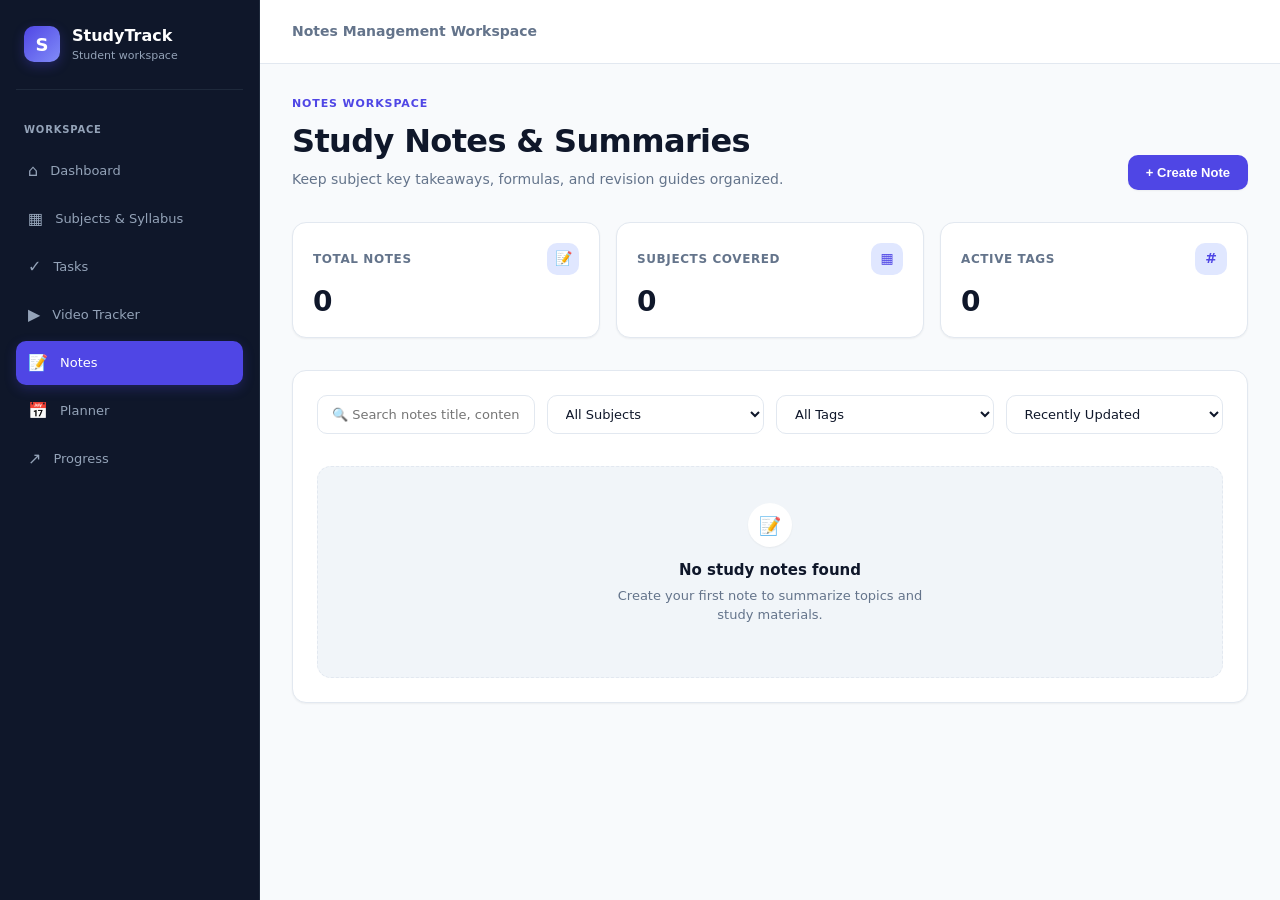
==== notes.htm @ bc737a83 "student dashboard" ====
<!DOCTYPE html>
<html lang="en">
<head>
    <meta charset="UTF-8">
    <meta name="viewport" content="width=device-width, initial-scale=1.0">
    <title>StudyTrack — Study Notes</title>
    <link rel="stylesheet" href="css/style.css">
</head>
<body>
    <div class="app">
        <!-- Sidebar Navigation -->
        <aside class="sidebar">
            <div>
                <div class="brand">
                    <div class="brand-mark">S</div>
                    <div><strong>StudyTrack</strong><span>Student workspace</span></div>
                </div>
                <nav class="navigation">
                    <p class="nav-label">WORKSPACE</p>
                    <a href="index.htm" class="nav-item"><span>⌂</span> Dashboard</a>
                    <a href="index.htm#subjects" class="nav-item"><span>▦</span> Subjects & Syllabus</a>
                    <a href="index.htm#tasks" class="nav-item"><span>✓</span> Tasks</a>
                    <a href="videos.htm" class="nav-item"><span>▶</span> Video Tracker</a>
                    <a href="notes.htm" class="nav-item active"><span>📝</span> Notes</a>
                    <a href="planner.htm" class="nav-item"><span>📅</span> Planner</a>
                    <a href="progress.htm" class="nav-item"><span>↗</span> Progress</a>
                </nav>
            </div>
        </aside>

        <main class="main">
            <header class="topbar">
                <button class="mobile-menu" id="mobileMenu">☰</button>
                <div class="topbar-title">Notes Management Workspace</div>
            </header>

            <div class="content">
                <section class="hero">
                    <div>
                        <span class="eyebrow">NOTES WORKSPACE</span>
                        <h1>Study Notes & Summaries</h1>
                        <p>Keep subject key takeaways, formulas, and revision guides organized.</p>
                    </div>
                    <button class="primary-button" onclick="openAddNoteModal()">+ Create Note</button>
                </section>

                <!-- Stats Grid -->
                <section class="stats-grid">
                    <div class="stat-card">
                        <div class="stat-card-top"><span class="stat-card-title">Total Notes</span><div class="stat-icon">📝</div></div>
                        <div class="stat-value" id="nStatsTotal">0</div>
                    </div>
                    <div class="stat-card">
                        <div class="stat-card-top"><span class="stat-card-title">Subjects Covered</span><div class="stat-icon">▦</div></div>
                        <div class="stat-value" id="nStatsSubjects">0</div>
                    </div>
                    <div class="stat-card">
                        <div class="stat-card-top"><span class="stat-card-title">Active Tags</span><div class="stat-icon">#</div></div>
                        <div class="stat-value" id="nStatsTags">0</div>
                    </div>
                </section>

                <!-- Filters -->
                <section class="panel">
                    <div class="task-controls">
                        <input type="text" id="notesSearchInput" class="input" placeholder="🔍 Search notes title, content, or tag..." oninput="filterAndSearchNotes()" />
                        <select id="notesFilterSubject" class="select" onchange="filterAndSearchNotes()"></select>
                        <select id="notesFilterTag" class="select" onchange="filterAndSearchNotes()"></select>
                        <select id="notesSortSelect" class="select" onchange="filterAndSearchNotes()">
                            <option value="updated">Recently Updated</option>
                            <option value="created">Recently Created</option>
                            <option value="oldest">Oldest First</option>
                            <option value="az">A - Z Title</option>
                        </select>
                    </div>

                    <!-- Notes Grid -->
                    <div id="notesGridContainer" class="notes-grid-container"></div>
                    <div id="notesEmptyState" class="empty-state" style="display:none;">
                        <div class="empty-icon">📝</div>
                        <strong>No study notes found</strong>
                        <p>Create your first note to summarize topics and study materials.</p>
                    </div>
                </section>
            </div>
        </main>
    </div>

    <!-- Create/Edit Modal -->
    <div id="noteModal" class="modal-overlay" style="display:none;" onclick="handleNoteModalOverlayClick(event)">
        <div class="modal-card">
            <div class="modal-header">
                <h3 id="note-modal-title">Create Study Note</h3>
                <button class="delete-button" onclick="closeNoteModal()">×</button>
            </div>
            <form id="noteForm" onsubmit="handleSaveNote(event)">
                <div class="modal-body">
                    <input type="hidden" id="noteIdInput">
                    <div class="form-group">
                        <label>Title *</label>
                        <input type="text" id="noteTitleInput" class="input" required placeholder="e.g. Java Collection Framework Summary">
                    </div>
                    <div class="form-group">
                        <label>Subject *</label>
                        <select id="noteSubjectInput" class="select" required></select>
                    </div>
                    <div class="form-group">
                        <label>Tags (Comma separated)</label>
                        <input type="text" id="noteTagsInput" class="input" placeholder="e.g. revision, exam, formulas">
                    </div>
                    <div class="form-group">
                        <label>Content *</label>
                        <textarea id="noteContentInput" class="textarea" rows="6" required placeholder="Type notes content here..."></textarea>
                    </div>
                </div>
                <div class="modal-footer">
                    <button type="button" class="secondary-button" onclick="closeNoteModal()">Cancel</button>
                    <button type="submit" id="noteSaveBtn" class="primary-button">Save Note</button>
                </div>
            </form>
        </div>
    </div>

    <!-- View Reader Modal -->
    <div id="viewNoteModal" class="modal-overlay" style="display:none;" onclick="handleViewNoteModalOverlayClick(event)">
        <div class="modal-card">
            <div class="modal-header">
                <h3 id="view-note-modal-title">Note View</h3>
                <button class="delete-button" onclick="closeViewNoteModal()">×</button>
            </div>
            <div class="modal-body">
                <div style="display:flex; gap:10px; align-items:center;">
                    <span id="viewNoteSubject" class="note-card-subject">Subject</span>
                    <small id="viewNoteCreated" class="note-card-date"></small>
                    <small id="viewNoteUpdated" class="note-card-date"></small>
                </div>
                <div id="viewNoteTagsContainer" class="note-card-tags"></div>
                <p id="viewNoteContent" style="white-space: pre-wrap; color: var(--text-main); font-size: 14px; line-height: 1.6;"></p>
            </div>
            <div class="modal-footer">
                <button id="viewNoteEditBtn" class="primary-button">Edit Note</button>
            </div>
        </div>
    </div>

    <script src="js/notes.js"></script>
</body>
</html>
---- css/style.css ----
/* =========================================================
   STUDYTRACK — MODERN SAAS DESIGN SYSTEM & STYLESHEET
   Supports Dashboard, Subjects, Tasks, Syllabus & Progress Pages
   ========================================================= */

:root {
    /* Color Palette */
    --primary: #4f46e5;
    --primary-hover: #4338ca;
    --primary-soft: #e0e7ff;
    --primary-light: #f5f3ff;
    
    --success: #10b981;
    --success-hover: #059669;
    --success-soft: #d1fae5;
    
    --warning: #f59e0b;
    --warning-soft: #fef3c7;
    
    --danger: #ef4444;
    --danger-soft: #fee2e2;
    
    --bg-app: #f8fafc;
    --surface: #ffffff;
    --surface-subtle: #f1f5f9;
    --surface-hover: #f8fafc;
    
    --sidebar-bg: #0f172a;
    --sidebar-text: #94a3b8;
    --sidebar-text-active: #ffffff;
    --sidebar-item-hover: #1e293b;
    --sidebar-border: #1e293b;
    
    --text-main: #0f172a;
    --text-muted: #64748b;
    --text-subtle: #94a3b8;
    
    --border: #e2e8f0;
    --border-light: #f1f5f9;
    
    /* Radius */
    --radius-sm: 6px;
    --radius-md: 10px;
    --radius-lg: 14px;
    --radius-xl: 20px;
    
    /* Shadows */
    --shadow-sm: 0 1px 2px 0 rgba(0, 0, 0, 0.05);
    --shadow-md: 0 4px 6px -1px rgba(0, 0, 0, 0.05), 0 2px 4px -1px rgba(0, 0, 0, 0.03);
    --shadow-lg: 0 10px 15px -3px rgba(0, 0, 0, 0.06), 0 4px 6px -2px rgba(0, 0, 0, 0.04);
    
    /* Transitions */
    --transition-fast: 150ms ease;
    --transition-base: 200ms ease;
}

/* Reset & Base Styles */
*, *::before, *::after {
    box-sizing: border-box;
    margin: 0;
    padding: 0;
}

body {
    font-family: 'Inter', system-ui, -apple-system, BlinkMacSystemFont, 'Segoe UI', Roboto, Oxygen, Ubuntu, Cantarell, sans-serif;
    background-color: var(--bg-app);
    color: var(--text-main);
    line-height: 1.5;
    -webkit-font-smoothing: antialiased;
    overflow-x: hidden;
}

/* App Layout */
.app {
    display: flex;
    min-height: 100vh;
    width: 100%;
}

/* Sidebar */
.sidebar {
    width: 260px;
    background-color: var(--sidebar-bg);
    color: var(--sidebar-text);
    display: flex;
    flex-direction: column;
    justify-content: space-between;
    padding: 24px 16px;
    position: fixed;
    top: 0;
    bottom: 0;
    left: 0;
    z-index: 100;
    transition: transform var(--transition-base);
    border-right: 1px solid var(--sidebar-border);
}

.brand {
    display: flex;
    align-items: center;
    gap: 12px;
    padding: 0 8px 24px 8px;
    border-bottom: 1px solid var(--sidebar-border);
}

.brand-mark {
    width: 36px;
    height: 36px;
    background: linear-gradient(135deg, var(--primary), #818cf8);
    color: white;
    font-weight: 700;
    font-size: 18px;
    border-radius: var(--radius-md);
    display: grid;
    place-items: center;
    box-shadow: 0 4px 12px rgba(79, 70, 229, 0.3);
}

.brand strong {
    color: white;
    font-size: 16px;
    font-weight: 600;
    display: block;
}

.brand span {
    font-size: 11px;
    color: var(--text-subtle);
    display: block;
}

.navigation {
    display: flex;
    flex-direction: column;
    gap: 4px;
    margin-top: 24px;
    flex: 1;
}

.nav-label {
    font-size: 10px;
    font-weight: 700;
    letter-spacing: 0.08em;
    color: var(--text-subtle);
    padding: 8px;
}

.nav-item {
    display: flex;
    align-items: center;
    gap: 12px;
    padding: 10px 12px;
    color: var(--sidebar-text);
    text-decoration: none;
    font-size: 13px;
    font-weight: 500;
    border-radius: var(--radius-md);
    transition: all var(--transition-fast);
}

.nav-item span {
    font-size: 16px;
}

.nav-item:hover {
    background-color: var(--sidebar-item-hover);
    color: var(--sidebar-text-active);
}

.nav-item.active {
    background-color: var(--primary);
    color: white;
    box-shadow: 0 4px 12px rgba(79, 70, 229, 0.25);
}

.sidebar-bottom {
    display: flex;
    flex-direction: column;
    gap: 16px;
}

.semester-card {
    background: rgba(255, 255, 255, 0.03);
    border: 1px solid var(--sidebar-border);
    padding: 14px;
    border-radius: var(--radius-md);
}

.semester-card span {
    font-size: 9px;
    font-weight: 700;
    color: var(--primary-soft);
    letter-spacing: 0.06em;
    display: block;
}

.semester-card strong {
    color: white;
    font-size: 13px;
    display: block;
    margin: 4px 0;
}

.semester-card small {
    font-size: 11px;
    color: var(--text-subtle);
    display: block;
}

.sidebar-footer {
    display: flex;
    align-items: center;
    gap: 8px;
    font-size: 11px;
    color: var(--text-subtle);
    padding: 0 8px;
}

.status-dot {
    width: 7px;
    height: 7px;
    background-color: var(--success);
    border-radius: 50%;
    box-shadow: 0 0 8px var(--success);
}

/* Main Area */
.main {
    flex: 1;
    margin-left: 260px;
    display: flex;
    flex-direction: column;
    min-width: 0;
}

.topbar {
    height: 64px;
    background-color: var(--surface);
    border-bottom: 1px solid var(--border);
    display: flex;
    align-items: center;
    justify-content: space-between;
    padding: 0 32px;
    position: sticky;
    top: 0;
    z-index: 90;
}

.mobile-menu {
    display: none;
    background: none;
    border: none;
    font-size: 20px;
    color: var(--text-main);
    cursor: pointer;
    padding: 6px;
}

.topbar-title {
    font-size: 14px;
    font-weight: 600;
    color: var(--text-muted);
}

.profile-button {
    display: flex;
    align-items: center;
    gap: 10px;
    background: none;
    border: 1px solid var(--border);
    padding: 6px 12px 6px 6px;
    border-radius: 20px;
    cursor: pointer;
    transition: background-color var(--transition-fast);
}

.profile-button:hover {
    background-color: var(--surface-subtle);
}

.avatar {
    width: 28px;
    height: 28px;
    background-color: var(--primary);
    color: white;
    font-weight: 600;
    font-size: 12px;
    border-radius: 50%;
    display: grid;
    place-items: center;
}

.profile-name {
    font-size: 13px;
    font-weight: 500;
    color: var(--text-main);
}

.content {
    padding: 32px;
    max-width: 1200px;
    width: 100%;
    margin: 0 auto;
    display: flex;
    flex-direction: column;
    gap: 32px;
}

/* Hero Section */
.hero {
    display: flex;
    justify-content: space-between;
    align-items: flex-end;
    gap: 20px;
}

.eyebrow {
    font-size: 11px;
    font-weight: 700;
    color: var(--primary);
    letter-spacing: 0.08em;
    display: block;
    margin-bottom: 4px;
}

.hero h1 {
    font-size: clamp(24px, 3vw, 32px);
    font-weight: 700;
    letter-spacing: -0.02em;
    color: var(--text-main);
}

.hero p {
    color: var(--text-muted);
    font-size: 14px;
    margin-top: 4px;
}

.hero-actions {
    display: flex;
    gap: 12px;
}

/* Buttons */
.primary-button {
    background-color: var(--primary);
    color: white;
    border: none;
    padding: 10px 18px;
    border-radius: var(--radius-md);
    font-size: 13px;
    font-weight: 600;
    cursor: pointer;
    display: inline-flex;
    align-items: center;
    gap: 8px;
    transition: background-color var(--transition-fast), transform var(--transition-fast);
    box-shadow: var(--shadow-sm);
    text-decoration: none;
}

.primary-button:hover {
    background-color: var(--primary-hover);
}

.secondary-button {
    background-color: var(--surface);
    color: var(--text-main);
    border: 1px solid var(--border);
    padding: 10px 18px;
    border-radius: var(--radius-md);
    font-size: 13px;
    font-weight: 600;
    cursor: pointer;
    display: inline-flex;
    align-items: center;
    gap: 8px;
    transition: background-color var(--transition-fast), border-color var(--transition-fast);
    text-decoration: none;
}

.secondary-button:hover {
    background-color: var(--surface-subtle);
    border-color: var(--text-subtle);
}

/* Stats Overview */
.stats-grid {
    display: grid;
    grid-template-columns: repeat(auto-fit, minmax(220px, 1fr));
    gap: 16px;
}

.stat-card {
    background-color: var(--surface);
    border: 1px solid var(--border);
    border-radius: var(--radius-lg);
    padding: 20px;
    box-shadow: var(--shadow-sm);
    display: flex;
    flex-direction: column;
    justify-content: space-between;
}

.stat-card-top {
    display: flex;
    align-items: center;
    justify-content: space-between;
    margin-bottom: 12px;
}

.stat-card-title {
    font-size: 12px;
    font-weight: 600;
    color: var(--text-muted);
    text-transform: uppercase;
    letter-spacing: 0.05em;
}

.stat-icon {
    width: 32px;
    height: 32px;
    border-radius: var(--radius-md);
    background-color: var(--primary-soft);
    color: var(--primary);
    display: grid;
    place-items: center;
    font-size: 14px;
    font-weight: 700;
}

.stat-value {
    font-size: 28px;
    font-weight: 700;
    color: var(--text-main);
    letter-spacing: -0.03em;
    line-height: 1.1;
}

.stat-footer {
    margin-top: 12px;
    font-size: 12px;
    color: var(--text-muted);
}

/* Panel Component */
.panel {
    background-color: var(--surface);
    border: 1px solid var(--border);
    border-radius: var(--radius-lg);
    padding: 24px;
    box-shadow: var(--shadow-sm);
    display: flex;
    flex-direction: column;
    gap: 20px;
}

.panel-header {
    display: flex;
    justify-content: space-between;
    align-items: flex-start;
    gap: 16px;
}

.panel-header h2 {
    font-size: 18px;
    font-weight: 700;
    color: var(--text-main);
    letter-spacing: -0.01em;
}

.panel-header p {
    font-size: 13px;
    color: var(--text-muted);
    margin-top: 2px;
}

/* Form Styles */
.form-grid {
    display: grid;
    grid-template-columns: repeat(auto-fit, minmax(200px, 1fr));
    gap: 16px;
}

.form-group {
    display: flex;
    flex-direction: column;
    gap: 6px;
}

.form-group.full-width {
    grid-column: 1 / -1;
}

.form-group label {
    font-size: 12px;
    font-weight: 600;
    color: var(--text-main);
}

.input, .select, .textarea {
    width: 100%;
    padding: 10px 14px;
    border: 1px solid var(--border);
    border-radius: var(--radius-md);
    font-size: 13px;
    font-family: inherit;
    color: var(--text-main);
    background-color: var(--surface);
    outline: none;
    transition: border-color var(--transition-fast), box-shadow var(--transition-fast);
}

.input:focus, .select:focus, .textarea:focus {
    border-color: var(--primary);
    box-shadow: 0 0 0 3px var(--primary-soft);
}

.textarea {
    resize: vertical;
    min-height: 70px;
}

/* Subject Grid & Subject Cards with Syllabus */
.subject-grid {
    display: grid;
    grid-template-columns: repeat(auto-fill, minmax(320px, 1fr));
    gap: 20px;
}

.subject-card {
    background-color: var(--surface);
    border: 1px solid var(--border);
    border-radius: var(--radius-lg);
    padding: 20px;
    display: flex;
    flex-direction: column;
    gap: 16px;
    transition: transform var(--transition-fast), box-shadow var(--transition-fast), border-color var(--transition-fast);
}

.subject-card:hover {
    border-color: var(--primary-soft);
    box-shadow: var(--shadow-md);
}

.subject-card-top {
    display: flex;
    align-items: flex-start;
    justify-content: space-between;
}

.subject-icon {
    width: 40px;
    height: 40px;
    border-radius: var(--radius-md);
    background: linear-gradient(135deg, var(--primary-soft), #c7d2fe);
    color: var(--primary);
    font-weight: 700;
    font-size: 16px;
    display: grid;
    place-items: center;
}

.subject-card h3 {
    font-size: 16px;
    font-weight: 700;
    color: var(--text-main);
    margin-top: 4px;
}

.subject-card p {
    font-size: 13px;
    color: var(--text-muted);
    margin-top: 2px;
}

/* Subject Syllabus Section inside Subject Card */
.subject-syllabus {
    border-top: 1px solid var(--border-light);
    padding-top: 16px;
    display: flex;
    flex-direction: column;
    gap: 12px;
}

.syllabus-header {
    display: flex;
    justify-content: space-between;
    align-items: center;
}

.syllabus-title {
    font-size: 12px;
    font-weight: 700;
    text-transform: uppercase;
    letter-spacing: 0.05em;
    color: var(--text-muted);
}

.syllabus-percentage {
    font-size: 13px;
    font-weight: 700;
    color: var(--primary);
}

.progress-track {
    width: 100%;
    height: 8px;
    background-color: var(--surface-subtle);
    border-radius: 999px;
    overflow: hidden;
}

.progress-fill {
    height: 100%;
    background-color: var(--primary);
    border-radius: 999px;
    transition: width 300ms ease;
}

.progress-fill.success {
    background-color: var(--success);
}

/* Syllabus Topics List */
.syllabus-topic-list {
    list-style: none;
    display: flex;
    flex-direction: column;
    gap: 6px;
    margin-top: 4px;
    max-height: 220px;
    overflow-y: auto;
    padding-right: 4px;
}

.syllabus-topic-item {
    display: flex;
    align-items: center;
    justify-content: space-between;
    gap: 10px;
    padding: 8px 10px;
    background-color: var(--surface-subtle);
    border-radius: var(--radius-md);
    border: 1px solid transparent;
    transition: all var(--transition-fast);
}

.syllabus-topic-item:hover {
    background-color: var(--surface-hover);
    border-color: var(--border);
}

.syllabus-topic-item.completed {
    background-color: var(--surface);
    opacity: 0.75;
}

.topic-left {
    display: flex;
    align-items: center;
    gap: 10px;
    min-width: 0;
    flex: 1;
}

.topic-checkbox {
    width: 20px;
    height: 20px;
    border-radius: 6px;
    border: 1.5px solid var(--text-subtle);
    background: transparent;
    cursor: pointer;
    display: grid;
    place-items: center;
    font-size: 12px;
    font-weight: bold;
    color: white;
    flex-shrink: 0;
    transition: all var(--transition-fast);
}

.topic-checkbox.completed {
    background-color: var(--success);
    border-color: var(--success);
}

.topic-title {
    font-size: 13px;
    font-weight: 500;
    color: var(--text-main);
    white-space: nowrap;
    overflow: hidden;
    text-overflow: ellipsis;
    cursor: pointer;
}

.syllabus-topic-item.completed .topic-title {
    text-decoration: line-through;
    color: var(--text-muted);
}

.topic-actions {
    display: flex;
    align-items: center;
    gap: 4px;
    opacity: 0.8;
}

.syllabus-topic-item:hover .topic-actions {
    opacity: 1;
}

.topic-btn {
    background: none;
    border: none;
    color: var(--text-muted);
    font-size: 13px;
    cursor: pointer;
    padding: 2px 6px;
    border-radius: var(--radius-sm);
    transition: color var(--transition-fast), background-color var(--transition-fast);
}

.topic-btn:hover {
    color: var(--text-main);
    background-color: var(--border-light);
}

.topic-btn.delete:hover {
    color: var(--danger);
    background-color: var(--danger-soft);
}

/* Inline Add Topic Form */
.add-topic-form {
    display: flex;
    gap: 6px;
    margin-top: 4px;
}

.add-topic-input {
    flex: 1;
    padding: 7px 10px;
    font-size: 12px;
    border: 1px dashed var(--border);
    border-radius: var(--radius-md);
    outline: none;
    background: var(--surface);
    transition: border-color var(--transition-fast);
}

.add-topic-input:focus {
    border-style: solid;
    border-color: var(--primary);
}

.add-topic-btn {
    padding: 7px 12px;
    font-size: 12px;
    font-weight: 600;
    background-color: var(--primary-soft);
    color: var(--primary);
    border: none;
    border-radius: var(--radius-md);
    cursor: pointer;
    transition: background-color var(--transition-fast);
}

.add-topic-btn:hover {
    background-color: var(--primary);
    color: white;
}

/* Manage Subject Items List */
.subject-manage-list {
    display: flex;
    flex-direction: column;
    gap: 10px;
}

.manage-subject {
    display: flex;
    align-items: center;
    justify-content: space-between;
    padding: 12px 16px;
    background-color: var(--surface-subtle);
    border: 1px solid var(--border);
    border-radius: var(--radius-md);
}

.manage-subject-info strong {
    display: block;
    font-size: 14px;
    font-weight: 600;
}

.manage-subject-info span {
    font-size: 12px;
    color: var(--text-muted);
}

.delete-button {
    background: none;
    border: none;
    color: var(--text-muted);
    font-size: 18px;
    cursor: pointer;
    padding: 4px 8px;
    border-radius: var(--radius-sm);
    transition: color var(--transition-fast), background-color var(--transition-fast);
}

.delete-button:hover {
    color: var(--danger);
    background-color: var(--danger-soft);
}

/* Task Management */
.task-controls {
    display: flex;
    gap: 12px;
    margin-bottom: 12px;
    flex-wrap: wrap;
}

.task-controls .input, .task-controls .select {
    flex: 1;
    min-width: 160px;
}

.task-list {
    display: flex;
    flex-direction: column;
    gap: 10px;
}

.task-item {
    display: flex;
    align-items: center;
    gap: 14px;
    padding: 14px 16px;
    background-color: var(--surface);
    border: 1px solid var(--border);
    border-radius: var(--radius-md);
    transition: all var(--transition-fast);
}

.task-item:hover {
    box-shadow: var(--shadow-sm);
    border-color: var(--border-light);
}

.task-item.completed {
    background-color: var(--surface-subtle);
    opacity: 0.75;
}

.task-check {
    width: 22px;
    height: 22px;
    border-radius: 50%;
    border: 2px solid var(--text-subtle);
    background: none;
    cursor: pointer;
    display: grid;
    place-items: center;
    font-size: 12px;
    color: white;
    flex-shrink: 0;
    transition: all var(--transition-fast);
}

.task-check.completed {
    background-color: var(--success);
    border-color: var(--success);
}

.task-info {
    flex: 1;
    min-width: 0;
}

.task-title {
    font-size: 14px;
    font-weight: 600;
    color: var(--text-main);
}

.task-item.completed .task-title {
    text-decoration: line-through;
    color: var(--text-muted);
}

.task-meta {
    display: flex;
    align-items: center;
    gap: 8px;
    font-size: 12px;
    color: var(--text-muted);
    margin-top: 2px;
}

.task-actions {
    display: flex;
    align-items: center;
    gap: 12px;
}

/* Priority Badges */
.priority-badge {
    padding: 4px 8px;
    border-radius: var(--radius-sm);
    font-size: 11px;
    font-weight: 600;
    text-transform: uppercase;
    letter-spacing: 0.04em;
}

.priority-high {
    background-color: var(--danger-soft);
    color: var(--danger);
}

.priority-medium {
    background-color: var(--warning-soft);
    color: var(--warning);
}

.priority-low {
    background-color: var(--surface-subtle);
    color: var(--text-muted);
}

/* Empty States */
.empty-state {
    display: flex;
    flex-direction: column;
    align-items: center;
    justify-content: center;
    padding: 36px 20px;
    text-align: center;
    background-color: var(--surface-subtle);
    border: 1px dashed var(--border);
    border-radius: var(--radius-lg);
}

.empty-icon {
    width: 44px;
    height: 44px;
    border-radius: 50%;
    background-color: var(--surface);
    color: var(--text-muted);
    display: grid;
    place-items: center;
    font-size: 18px;
    margin-bottom: 12px;
    box-shadow: var(--shadow-sm);
}

.empty-state strong {
    font-size: 15px;
    font-weight: 600;
    color: var(--text-main);
}

.empty-state p {
    font-size: 13px;
    color: var(--text-muted);
    margin-top: 4px;
    margin-bottom: 16px;
    max-width: 320px;
}

/* Footer */
.footer {
    display: flex;
    justify-content: space-between;
    align-items: center;
    padding-top: 20px;
    border-top: 1px solid var(--border);
    color: var(--text-subtle);
    font-size: 12px;
}

/* Toast Notifications */
#toastContainer {
    position: fixed;
    bottom: 24px;
    right: 24px;
    z-index: 9999;
    display: flex;
    flex-direction: column;
    gap: 8px;
    pointer-events: none;
}

.toast {
    padding: 12px 18px;
    background-color: var(--sidebar-bg);
    color: white;
    font-size: 13px;
    font-weight: 500;
    border-radius: var(--radius-md);
    box-shadow: var(--shadow-lg);
    display: flex;
    align-items: center;
    gap: 10px;
    pointer-events: auto;
    animation: toastIn 200ms ease forwards;
}

.toast.error {
    background-color: #991b1b;
}

@keyframes toastIn {
    from { opacity: 0; transform: translateY(12px); }
    to { opacity: 1; transform: translateY(0); }
}

/* Mobile Responsiveness */
@media (max-width: 900px) {
    .sidebar {
        transform: translateX(-100%);
    }
    
    .sidebar.open {
        transform: translateX(0);
    }
    
    .main {
        margin-left: 0;
    }
    
    .mobile-menu {
        display: block;
    }
}

@media (max-width: 600px) {
    .content {
        padding: 20px 16px;
    }
    
    .hero {
        flex-direction: column;
        align-items: flex-start;
    }
    
    .stats-grid {
        grid-template-columns: 1fr;
    }
    
    .subject-grid {
        grid-template-columns: 1fr;
    }
}


/* =========================================================
   EXTENDED UI COMPONENTS: MODALS, NOTES, VIDEOS & PLANNER
   ========================================================= */

/* Modal Overlays */
.modal-overlay {
    position: fixed;
    top: 0;
    left: 0;
    right: 0;
    bottom: 0;
    background-color: rgba(15, 23, 42, 0.6);
    backdrop-filter: blur(4px);
    z-index: 1000;
    display: flex;
    align-items: center;
    justify-content: center;
    padding: 20px;
    animation: fadeIn 150ms ease forwards;
}

.modal-card {
    background-color: var(--surface);
    border: 1px solid var(--border);
    border-radius: var(--radius-lg);
    width: 100%;
    max-width: 560px;
    box-shadow: var(--shadow-lg);
    display: flex;
    flex-direction: column;
    overflow: hidden;
    animation: slideUp 200ms ease forwards;
}

.modal-header {
    padding: 20px 24px;
    border-bottom: 1px solid var(--border-light);
    display: flex;
    align-items: center;
    justify-content: space-between;
}

.modal-header h3 {
    font-size: 16px;
    font-weight: 700;
    color: var(--text-main);
}

.modal-body {
    padding: 24px;
    display: flex;
    flex-direction: column;
    gap: 16px;
    max-height: 75vh;
    overflow-y: auto;
}

.modal-footer {
    padding: 16px 24px;
    background-color: var(--surface-subtle);
    border-top: 1px solid var(--border-light);
    display: flex;
    justify-content: flex-end;
    gap: 12px;
}

/* Button Variants */
.btn-sm {
    padding: 6px 12px;
    font-size: 12px;
    font-weight: 600;
    border-radius: var(--radius-sm);
    border: 1px solid var(--border);
    background: var(--surface);
    color: var(--text-main);
    cursor: pointer;
    transition: all var(--transition-fast);
}

.btn-sm:hover { background-color: var(--surface-subtle); }
.btn-watch { background-color: var(--primary-soft); color: var(--primary); border-color: transparent; }
.btn-watch:hover { background-color: var(--primary); color: white; }
.btn-progress { background-color: var(--warning-soft); color: var(--warning); border-color: transparent; }
.btn-complete { background-color: var(--success-soft); color: var(--success); border-color: transparent; }
.btn-delete-vid { background-color: var(--danger-soft); color: var(--danger); border-color: transparent; }

/* Notes Grid & Cards */
.notes-grid-container, .video-grid-container {
    display: grid;
    grid-template-columns: repeat(auto-fill, minmax(300px, 1fr));
    gap: 20px;
}

.note-card {
    background: var(--surface);
    border: 1px solid var(--border);
    border-radius: var(--radius-lg);
    padding: 20px;
    display: flex;
    flex-direction: column;
    gap: 12px;
    transition: transform var(--transition-fast), box-shadow var(--transition-fast);
}

.note-card:hover {
    box-shadow: var(--shadow-md);
    border-color: var(--primary-soft);
}

.note-card-header {
    display: flex;
    justify-content: space-between;
    align-items: center;
}

.note-card-subject, .video-card-tag {
    font-size: 11px;
    font-weight: 700;
    text-transform: uppercase;
    color: var(--primary);
    background: var(--primary-soft);
    padding: 2px 8px;
    border-radius: var(--radius-sm);
}

.note-card-subject.unknown, .video-card-tag.unknown {
    color: var(--text-muted);
    background: var(--surface-subtle);
}

.note-card-date { font-size: 11px; color: var(--text-subtle); }
.note-card-title { font-size: 16px; font-weight: 700; color: var(--text-main); }
.note-card-preview { font-size: 13px; color: var(--text-muted); line-height: 1.5; flex: 1; }

.note-card-tags { display: flex; flex-wrap: wrap; gap: 6px; }
.note-tag { font-size: 11px; color: var(--text-muted); background: var(--surface-subtle); padding: 2px 6px; border-radius: 4px; }

.note-card-actions, .video-card-actions {
    display: flex;
    gap: 8px;
    margin-top: 8px;
    border-top: 1px solid var(--border-light);
    padding-top: 12px;
}

/* Video Learning Cards */
.video-card {
    background: var(--surface);
    border: 1px solid var(--border);
    border-radius: var(--radius-lg);
    overflow: hidden;
    display: flex;
    flex-direction: column;
}

.video-thumbnail-box {
    position: relative;
    width: 100%;
    aspect-ratio: 16/9;
    background: var(--sidebar-bg);
}

.video-thumbnail-box img {
    width: 100%;
    height: 100%;
    object-fit: cover;
}

.video-duration-badge {
    position: absolute;
    bottom: 8px;
    right: 8px;
    background: rgba(15, 23, 42, 0.8);
    color: white;
    font-size: 10px;
    font-weight: 600;
    padding: 2px 6px;
    border-radius: 4px;
}

.video-card-body {
    padding: 16px;
    display: flex;
    flex-direction: column;
    gap: 10px;
    flex: 1;
}

.video-card-title { font-size: 14px; font-weight: 700; color: var(--text-main); line-height: 1.3; }
.video-card-desc { font-size: 12px; color: var(--text-muted); line-clamp: 2; -webkit-line-clamp: 2; display: -webkit-box; -webkit-box-orient: vertical; overflow: hidden; }

.video-card-progress-wrapper { display: flex; flex-direction: column; gap: 4px; margin-top: auto; }
.video-card-progress-header { display: flex; justify-content: space-between; font-size: 11px; font-weight: 600; color: var(--text-muted); }

@keyframes fadeIn { from { opacity: 0; } to { opacity: 1; } }
@keyframes slideUp { from { opacity: 0; transform: translateY(12px); } to { opacity: 1; transform: translateY(0); } }

/* Pomodoro Floating Widget */
.pomodoro-widget {
    position: fixed;
    bottom: 24px;
    left: 24px;
    background: var(--surface);
    border: 1px solid var(--border);
    border-radius: var(--radius-lg);
    box-shadow: var(--shadow-lg);
    z-index: 900;
    padding: 14px;
    width: 200px;
    display: flex;
    flex-direction: column;
    gap: 10px;
}

.pomodoro-header {
    display: flex;
    justify-content: space-between;
    align-items: center;
    font-size: 12px;
}

.pomodoro-body {
    display: flex;
    flex-direction: column;
    align-items: center;
    gap: 10px;
}

.pomodoro-display {
    font-size: 28px;
    font-weight: 700;
    letter-spacing: -0.03em;
    color: var(--primary);
}

.pomodoro-controls, .pomodoro-modes {
    display: flex;
    gap: 4px;
}

/* Dark Theme Variables Override */
[data-theme="dark"] {
    --bg-app: #090d16;
    --surface: #111827;
    --surface-subtle: #1f2937;
    --surface-hover: #374151;
    
    --text-main: #f9fafb;
    --text-muted: #9ca3af;
    --text-subtle: #6b7280;
    
    --border: #1f2937;
    --border-light: #374151;
    
    --shadow-sm: 0 1px 2px 0 rgba(0, 0, 0, 0.4);
    --shadow-md: 0 4px 6px -1px rgba(0, 0, 0, 0.5);
    --shadow-lg: 0 10px 15px -3px rgba(0, 0, 0, 0.6);
}

/* =========================================================
   REDESIGNED FOCUS TIMER (POMODORO) WIDGET & TOPBAR PILL
   ========================================================= */

/* Topbar Header Timer Pill */
.topbar-timer-pill {
    display: inline-flex;
    align-items: center;
    gap: 8px;
    background-color: var(--surface-subtle);
    border: 1px solid var(--border);
    padding: 4px 12px;
    border-radius: 20px;
    font-size: 13px;
    font-weight: 600;
    cursor: pointer;
    transition: background-color var(--transition-fast);
}

.topbar-timer-pill:hover {
    background-color: var(--surface-hover);
    border-color: var(--primary-soft);
}

.topbar-timer-time {
    font-family: 'Inter', system-ui, monospace;
    font-size: 13px;
    font-weight: 700;
    color: var(--primary);
    font-variant-numeric: tabular-nums;
}

/* Floating Bottom-Right Timer Panel */
.pomodoro-widget {
    position: fixed;
    bottom: 24px;
    right: 24px; /* Repositioned to Bottom-Right */
    left: auto;
    width: 250px;
    background-color: var(--surface);
    border: 1px solid var(--border);
    border-radius: var(--radius-lg);
    box-shadow: var(--shadow-lg);
    z-index: 1000;
    padding: 16px;
    display: flex;
    flex-direction: column;
    gap: 12px;
    animation: slideUp 200ms ease forwards;
}

.pomodoro-header {
    display: flex;
    align-items: center;
    justify-content: space-between;
}

.pomodoro-badge {
    font-size: 10px;
    font-weight: 700;
    letter-spacing: 0.06em;
    text-transform: uppercase;
    padding: 2px 8px;
    border-radius: var(--radius-sm);
    background-color: var(--primary-soft);
    color: var(--primary);
}

.pomodoro-badge.break {
    background-color: var(--success-soft);
    color: var(--success);
}

.pomodoro-display-container {
    text-align: center;
    padding: 4px 0;
}

.pomodoro-display {
    font-size: 34px;
    font-weight: 700;
    letter-spacing: -0.03em;
    color: var(--text-main);
    font-variant-numeric: tabular-nums;
    line-height: 1;
}

.pomodoro-progress-bar {
    width: 100%;
    height: 4px;
    background-color: var(--surface-subtle);
    border-radius: 999px;
    overflow: hidden;
    margin-top: 10px;
}

.pomodoro-progress-fill {
    height: 100%;
    background-color: var(--primary);
    border-radius: 999px;
    transition: width 1s linear;
}

.pomodoro-controls {
    display: flex;
    gap: 6px;
    justify-content: center;
}

.pomodoro-modes {
    display: flex;
    justify-content: center;
    gap: 2px;
    background-color: var(--surface-subtle);
    padding: 3px;
    border-radius: var(--radius-md);
}

.pomodoro-mode-btn {
    flex: 1;
    background: none;
    border: none;
    font-size: 10px;
    font-weight: 600;
    color: var(--text-muted);
    padding: 4px 6px;
    border-radius: var(--radius-sm);
    cursor: pointer;
    transition: all var(--transition-fast);
}

.pomodoro-mode-btn.active {
    background-color: var(--surface);
    color: var(--text-main);
    box-shadow: var(--shadow-sm);
}
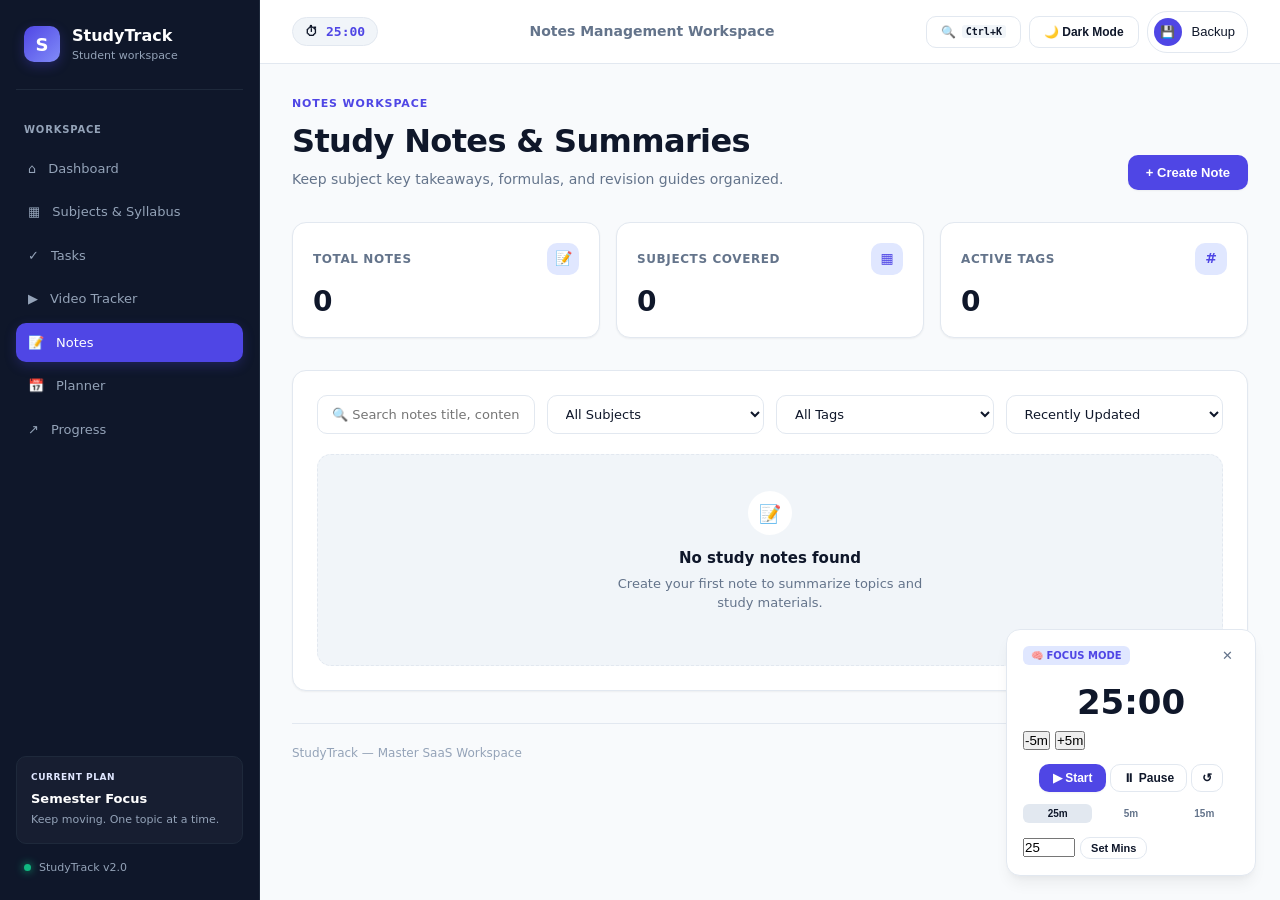
==== commit caf519b6: "all functions successfully checked" ====
--- a/notes.htm
+++ b/notes.htm
@@ -26,12 +26,39 @@
                     <a href="progress.htm" class="nav-item"><span>↗</span> Progress</a>
                 </nav>
             </div>
+            <div class="sidebar-bottom">
+                <div class="semester-card">
+                    <span>CURRENT PLAN</span>
+                    <strong>Semester Focus</strong>
+                    <small>Keep moving. One topic at a time.</small>
+                </div>
+                <div class="sidebar-footer">
+                    <span class="status-dot"></span>
+                    <span>StudyTrack v2.0</span>
+                </div>
+            </div>
         </aside>
 
+        <!-- Main Content -->
         <main class="main">
             <header class="topbar">
-                <button class="mobile-menu" id="mobileMenu">☰</button>
+                <button class="mobile-menu" id="mobileMenu" aria-label="Open menu">☰</button>
                 <div class="topbar-title">Notes Management Workspace</div>
+
+                <div style="display: flex; gap: 8px; align-items: center;">
+                    <button class="btn-sm" type="button" onclick="toggleCommandPalette()" title="Search workspace (Ctrl+K)">
+                        🔍 <kbd style="font-size: 10px; background: var(--surface-subtle); padding: 1px 4px; border-radius: 3px;">Ctrl+K</kbd>
+                    </button>
+                    
+                    <button class="btn-sm" type="button" id="darkModeToggleBtn" onclick="toggleDarkMode()" title="Toggle Dark Mode">
+                        🌙 Dark Mode
+                    </button>
+
+                    <button class="profile-button" type="button" onclick="openBackupModal()">
+                        <span class="avatar">💾</span>
+                        <span class="profile-name">Backup</span>
+                    </button>
+                </div>
             </header>
 
             <div class="content">
@@ -41,7 +68,7 @@
                         <h1>Study Notes & Summaries</h1>
                         <p>Keep subject key takeaways, formulas, and revision guides organized.</p>
                     </div>
-                    <button class="primary-button" onclick="openAddNoteModal()">+ Create Note</button>
+                    <button class="primary-button" type="button" onclick="openAddNoteModal()">+ Create Note</button>
                 </section>
 
                 <!-- Stats Grid -->
@@ -74,7 +101,7 @@
                         </select>
                     </div>
 
-                    <!-- Notes Grid -->
+                    <!-- Notes Grid Container -->
                     <div id="notesGridContainer" class="notes-grid-container"></div>
                     <div id="notesEmptyState" class="empty-state" style="display:none;">
                         <div class="empty-icon">📝</div>
@@ -82,6 +109,11 @@
                         <p>Create your first note to summarize topics and study materials.</p>
                     </div>
                 </section>
+
+                <footer class="footer">
+                    <span>StudyTrack — Master SaaS Workspace</span>
+                    <span>Built for focused learning.</span>
+                </footer>
             </div>
         </main>
     </div>
@@ -91,25 +123,25 @@
         <div class="modal-card">
             <div class="modal-header">
                 <h3 id="note-modal-title">Create Study Note</h3>
-                <button class="delete-button" onclick="closeNoteModal()">×</button>
+                <button type="button" class="delete-button" onclick="closeNoteModal()">×</button>
             </div>
             <form id="noteForm" onsubmit="handleSaveNote(event)">
                 <div class="modal-body">
                     <input type="hidden" id="noteIdInput">
                     <div class="form-group">
-                        <label>Title *</label>
+                        <label for="noteTitleInput">Title *</label>
                         <input type="text" id="noteTitleInput" class="input" required placeholder="e.g. Java Collection Framework Summary">
                     </div>
                     <div class="form-group">
-                        <label>Subject *</label>
+                        <label for="noteSubjectInput">Subject *</label>
                         <select id="noteSubjectInput" class="select" required></select>
                     </div>
                     <div class="form-group">
-                        <label>Tags (Comma separated)</label>
+                        <label for="noteTagsInput">Tags (Comma separated)</label>
                         <input type="text" id="noteTagsInput" class="input" placeholder="e.g. revision, exam, formulas">
                     </div>
                     <div class="form-group">
-                        <label>Content *</label>
+                        <label for="noteContentInput">Content *</label>
                         <textarea id="noteContentInput" class="textarea" rows="6" required placeholder="Type notes content here..."></textarea>
                     </div>
                 </div>
@@ -126,7 +158,7 @@
         <div class="modal-card">
             <div class="modal-header">
                 <h3 id="view-note-modal-title">Note View</h3>
-                <button class="delete-button" onclick="closeViewNoteModal()">×</button>
+                <button type="button" class="delete-button" onclick="closeViewNoteModal()">×</button>
             </div>
             <div class="modal-body">
                 <div style="display:flex; gap:10px; align-items:center;">
@@ -138,11 +170,35 @@
                 <p id="viewNoteContent" style="white-space: pre-wrap; color: var(--text-main); font-size: 14px; line-height: 1.6;"></p>
             </div>
             <div class="modal-footer">
-                <button id="viewNoteEditBtn" class="primary-button">Edit Note</button>
+                <button type="button" id="viewNoteEditBtn" class="primary-button">Edit Note</button>
             </div>
         </div>
     </div>
 
+    <!-- Backup Modal -->
+    <div id="backupModal" class="modal-overlay" style="display:none;">
+        <div class="modal-card">
+            <div class="modal-header">
+                <h3>System Backup & Migration</h3>
+                <button type="button" class="delete-button" onclick="closeBackupModal()">×</button>
+            </div>
+            <div class="modal-body">
+                <p style="font-size: 13px; color: var(--text-muted);">
+                    Export all subjects, tasks, syllabus, video tracks, notes, and study sessions into a single JSON file.
+                </p>
+                <button type="button" class="primary-button" onclick="exportSystemData()" style="width: 100%;">📥 Export Complete Backup (JSON)</button>
+                <hr style="border: 0; border-top: 1px solid var(--border); margin: 12px 0;">
+                <label style="font-size: 12px; font-weight: 600;">Restore from Backup JSON</label>
+                <input type="file" id="backupFileInput" accept=".json" class="input" onchange="importSystemData(event)">
+            </div>
+        </div>
+    </div>
+
+    <!-- Scripts -->
+    <script src="js/theme.js"></script>
+    <script src="js/command.js"></script>
+    <script src="js/pomodoro.js"></script>
     <script src="js/notes.js"></script>
+    <script src="js/backup.js"></script>
 </body>
 </html>
--- a/css/style.css
+++ b/css/style.css
@@ -1,10 +1,10 @@
 /* =========================================================
-   STUDYTRACK — MODERN SAAS DESIGN SYSTEM & STYLESHEET
-   Supports Dashboard, Subjects, Tasks, Syllabus & Progress Pages
+   STUDYTRACK — MASTER SAAS DESIGN SYSTEM & STYLESHEET
+   Includes Light & Dark Mode, Modals, Timer, Notes, Videos, Planner
    ========================================================= */
 
 :root {
-    /* Color Palette */
+    /* Color Palette — Light Theme Defaults */
     --primary: #4f46e5;
     --primary-hover: #4338ca;
     --primary-soft: #e0e7ff;
@@ -23,7 +23,7 @@
     --bg-app: #f8fafc;
     --surface: #ffffff;
     --surface-subtle: #f1f5f9;
-    --surface-hover: #f8fafc;
+    --surface-hover: #e2e8f0;
     
     --sidebar-bg: #0f172a;
     --sidebar-text: #94a3b8;
@@ -54,6 +54,30 @@
     --transition-base: 200ms ease;
 }
 
+/* Dark Mode Variables Override */
+[data-theme="dark"] {
+    --bg-app: #0f172a;
+    --surface: #1e293b;
+    --surface-subtle: #334155;
+    --surface-hover: #475569;
+    
+    --primary-soft: #312e81;
+    --success-soft: #064e3b;
+    --warning-soft: #78350f;
+    --danger-soft: #7f1d1d;
+    
+    --text-main: #f8fafc;
+    --text-muted: #cbd5e1;
+    --text-subtle: #94a3b8;
+    
+    --border: #334155;
+    --border-light: #475569;
+    
+    --shadow-sm: 0 1px 3px rgba(0, 0, 0, 0.3);
+    --shadow-md: 0 4px 8px rgba(0, 0, 0, 0.4);
+    --shadow-lg: 0 10px 20px rgba(0, 0, 0, 0.5);
+}
+
 /* Reset & Base Styles */
 *, *::before, *::after {
     box-sizing: border-box;
@@ -62,7 +86,7 @@
 }
 
 body {
-    font-family: 'Inter', system-ui, -apple-system, BlinkMacSystemFont, 'Segoe UI', Roboto, Oxygen, Ubuntu, Cantarell, sans-serif;
+    font-family: 'Inter', system-ui, -apple-system, BlinkMacSystemFont, 'Segoe UI', Roboto, sans-serif;
     background-color: var(--bg-app);
     color: var(--text-main);
     line-height: 1.5;
@@ -77,7 +101,7 @@
     width: 100%;
 }
 
-/* Sidebar */
+/* Sidebar Navigation */
 .sidebar {
     width: 260px;
     background-color: var(--sidebar-bg);
@@ -116,18 +140,8 @@
     box-shadow: 0 4px 12px rgba(79, 70, 229, 0.3);
 }
 
-.brand strong {
-    color: white;
-    font-size: 16px;
-    font-weight: 600;
-    display: block;
-}
-
-.brand span {
-    font-size: 11px;
-    color: var(--text-subtle);
-    display: block;
-}
+.brand strong { color: white; font-size: 16px; font-weight: 600; display: block; }
+.brand span { font-size: 11px; color: var(--text-subtle); display: block; }
 
 .navigation {
     display: flex;
@@ -158,81 +172,20 @@
     transition: all var(--transition-fast);
 }
 
-.nav-item span {
-    font-size: 16px;
-}
-
-.nav-item:hover {
-    background-color: var(--sidebar-item-hover);
-    color: var(--sidebar-text-active);
-}
-
-.nav-item.active {
-    background-color: var(--primary);
-    color: white;
-    box-shadow: 0 4px 12px rgba(79, 70, 229, 0.25);
-}
-
-.sidebar-bottom {
-    display: flex;
-    flex-direction: column;
-    gap: 16px;
-}
-
-.semester-card {
-    background: rgba(255, 255, 255, 0.03);
-    border: 1px solid var(--sidebar-border);
-    padding: 14px;
-    border-radius: var(--radius-md);
-}
-
-.semester-card span {
-    font-size: 9px;
-    font-weight: 700;
-    color: var(--primary-soft);
-    letter-spacing: 0.06em;
-    display: block;
-}
-
-.semester-card strong {
-    color: white;
-    font-size: 13px;
-    display: block;
-    margin: 4px 0;
-}
-
-.semester-card small {
-    font-size: 11px;
-    color: var(--text-subtle);
-    display: block;
-}
-
-.sidebar-footer {
-    display: flex;
-    align-items: center;
-    gap: 8px;
-    font-size: 11px;
-    color: var(--text-subtle);
-    padding: 0 8px;
-}
-
-.status-dot {
-    width: 7px;
-    height: 7px;
-    background-color: var(--success);
-    border-radius: 50%;
-    box-shadow: 0 0 8px var(--success);
-}
-
-/* Main Area */
-.main {
-    flex: 1;
-    margin-left: 260px;
-    display: flex;
-    flex-direction: column;
-    min-width: 0;
-}
-
+.nav-item:hover { background-color: var(--sidebar-item-hover); color: var(--sidebar-text-active); }
+.nav-item.active { background-color: var(--primary); color: white; box-shadow: 0 4px 12px rgba(79, 70, 229, 0.25); }
+
+.sidebar-bottom { display: flex; flex-direction: column; gap: 16px; }
+.semester-card { background: rgba(255, 255, 255, 0.03); border: 1px solid var(--sidebar-border); padding: 14px; border-radius: var(--radius-md); }
+.semester-card span { font-size: 9px; font-weight: 700; color: var(--primary-soft); letter-spacing: 0.06em; display: block; }
+.semester-card strong { color: white; font-size: 13px; display: block; margin: 4px 0; }
+.semester-card small { font-size: 11px; color: var(--text-subtle); display: block; }
+
+.sidebar-footer { display: flex; align-items: center; gap: 8px; font-size: 11px; color: var(--text-subtle); padding: 0 8px; }
+.status-dot { width: 7px; height: 7px; background-color: var(--success); border-radius: 50%; box-shadow: 0 0 8px var(--success); }
+
+/* Main Section */
+.main { flex: 1; margin-left: 260px; display: flex; flex-direction: column; min-width: 0; }
 .topbar {
     height: 64px;
     background-color: var(--surface);
@@ -246,21 +199,8 @@
     z-index: 90;
 }
 
-.mobile-menu {
-    display: none;
-    background: none;
-    border: none;
-    font-size: 20px;
-    color: var(--text-main);
-    cursor: pointer;
-    padding: 6px;
-}
-
-.topbar-title {
-    font-size: 14px;
-    font-weight: 600;
-    color: var(--text-muted);
-}
+.mobile-menu { display: none; background: none; border: none; font-size: 20px; color: var(--text-main); cursor: pointer; }
+.topbar-title { font-size: 14px; font-weight: 600; color: var(--text-muted); }
 
 .profile-button {
     display: flex;
@@ -273,73 +213,17 @@
     cursor: pointer;
     transition: background-color var(--transition-fast);
 }
-
-.profile-button:hover {
-    background-color: var(--surface-subtle);
-}
-
-.avatar {
-    width: 28px;
-    height: 28px;
-    background-color: var(--primary);
-    color: white;
-    font-weight: 600;
-    font-size: 12px;
-    border-radius: 50%;
-    display: grid;
-    place-items: center;
-}
-
-.profile-name {
-    font-size: 13px;
-    font-weight: 500;
-    color: var(--text-main);
-}
-
-.content {
-    padding: 32px;
-    max-width: 1200px;
-    width: 100%;
-    margin: 0 auto;
-    display: flex;
-    flex-direction: column;
-    gap: 32px;
-}
+.profile-button:hover { background-color: var(--surface-subtle); }
+.avatar { width: 28px; height: 28px; background-color: var(--primary); color: white; font-weight: 600; font-size: 12px; border-radius: 50%; display: grid; place-items: center; }
+.profile-name { font-size: 13px; font-weight: 500; color: var(--text-main); }
+
+.content { padding: 32px; max-width: 1200px; width: 100%; margin: 0 auto; display: flex; flex-direction: column; gap: 32px; }
 
 /* Hero Section */
-.hero {
-    display: flex;
-    justify-content: space-between;
-    align-items: flex-end;
-    gap: 20px;
-}
-
-.eyebrow {
-    font-size: 11px;
-    font-weight: 700;
-    color: var(--primary);
-    letter-spacing: 0.08em;
-    display: block;
-    margin-bottom: 4px;
-}
-
-.hero h1 {
-    font-size: clamp(24px, 3vw, 32px);
-    font-weight: 700;
-    letter-spacing: -0.02em;
-    color: var(--text-main);
-}
-
-.hero p {
-    color: var(--text-muted);
-    font-size: 14px;
-    margin-top: 4px;
-}
-
-.hero-actions {
-    display: flex;
-    gap: 12px;
-}
+.hero { display: flex; justify-content: space-between; align-items: flex-end; gap: 20px; }
+.eyebrow { font-size: 11px; font-weight: 700; color: var(--primary); letter-spacing: 0.08em; display: block; margin-bottom: 4px; }
+.hero h1 { font-size: clamp(24px, 3vw, 32px); font-weight: 700; letter-spacing: -0.02em; color: var(--text-main); }
+.hero p { color: var(--text-muted); font-size: 14px; margin-top: 4px; }
 
 /* Buttons */
 .primary-button {
@@ -354,19 +238,419 @@
     display: inline-flex;
     align-items: center;
     gap: 8px;
-    transition: background-color var(--transition-fast), transform var(--transition-fast);
+    transition: background-color var(--transition-fast);
     box-shadow: var(--shadow-sm);
     text-decoration: none;
 }
-
-.primary-button:hover {
-    background-color: var(--primary-hover);
-}
-
-.secondary-button {
+.primary-button:hover { background-color: var(--primary-hover); }
+
+.secondary-button, .btn-sm {
     background-color: var(--surface);
     color: var(--text-main);
     border: 1px solid var(--border);
+    padding: 8px 14px;
+    border-radius: var(--radius-md);
+    font-size: 12px;
+    font-weight: 600;
+    cursor: pointer;
+    display: inline-flex;
+    align-items: center;
+    gap: 6px;
+    transition: all var(--transition-fast);
+    text-decoration: none;
+}
+.secondary-button:hover, .btn-sm:hover { background-color: var(--surface-subtle); border-color: var(--border-light); }
+
+/* Stats Overview */
+.stats-grid { display: grid; grid-template-columns: repeat(auto-fit, minmax(220px, 1fr)); gap: 16px; }
+.stat-card {
+    background-color: var(--surface);
+    border: 1px solid var(--border);
+    border-radius: var(--radius-lg);
+    padding: 20px;
+    box-shadow: var(--shadow-sm);
+    display: flex;
+    flex-direction: column;
+    justify-content: space-between;
+}
+.stat-card-top { display: flex; align-items: center; justify-content: space-between; margin-bottom: 12px; }
+.stat-card-title { font-size: 12px; font-weight: 600; color: var(--text-muted); text-transform: uppercase; letter-spacing: 0.05em; }
+.stat-icon { width: 32px; height: 32px; border-radius: var(--radius-md); background-color: var(--primary-soft); color: var(--primary); display: grid; place-items: center; font-size: 14px; font-weight: 700; }
+.stat-value { font-size: 28px; font-weight: 700; color: var(--text-main); letter-spacing: -0.03em; line-height: 1.1; }
+.stat-footer { margin-top: 12px; font-size: 12px; color: var(--text-muted); }
+
+/* Panels & Forms */
+.panel {
+    background-color: var(--surface);
+    border: 1px solid var(--border);
+    border-radius: var(--radius-lg);
+    padding: 24px;
+    box-shadow: var(--shadow-sm);
+    display: flex;
+    flex-direction: column;
+    gap: 20px;
+}
+.panel-header h2 { font-size: 18px; font-weight: 700; color: var(--text-main); }
+.panel-header p { font-size: 13px; color: var(--text-muted); margin-top: 2px; }
+
+.form-grid { display: grid; grid-template-columns: repeat(auto-fit, minmax(200px, 1fr)); gap: 16px; }
+.form-group { display: flex; flex-direction: column; gap: 6px; }
+.form-group.full-width { grid-column: 1 / -1; }
+.form-group label { font-size: 12px; font-weight: 600; color: var(--text-main); }
+
+.input, .select, .textarea {
+    width: 100%;
+    padding: 10px 14px;
+    border: 1px solid var(--border);
+    border-radius: var(--radius-md);
+    font-size: 13px;
+    font-family: inherit;
+    color: var(--text-main);
+    background-color: var(--surface);
+    outline: none;
+    transition: border-color var(--transition-fast);
+}
+.input:focus, .select:focus, .textarea:focus { border-color: var(--primary); }
+.textarea { resize: vertical; min-height: 80px; }
+
+/* Subject Cards & Syllabus */
+.subject-grid { display: grid; grid-template-columns: repeat(auto-fill, minmax(320px, 1fr)); gap: 20px; }
+.subject-card {
+    background-color: var(--surface);
+    border: 1px solid var(--border);
+    border-radius: var(--radius-lg);
+    padding: 20px;
+    display: flex;
+    flex-direction: column;
+    gap: 16px;
+}
+.subject-card-top { display: flex; align-items: flex-start; justify-content: space-between; }
+.subject-icon { width: 40px; height: 40px; border-radius: var(--radius-md); background: var(--primary-soft); color: var(--primary); font-weight: 700; font-size: 16px; display: grid; place-items: center; }
+.subject-card h3 { font-size: 16px; font-weight: 700; color: var(--text-main); margin-top: 4px; }
+.subject-card p { font-size: 13px; color: var(--text-muted); margin-top: 2px; }
+
+.subject-syllabus { border-top: 1px solid var(--border-light); padding-top: 16px; display: flex; flex-direction: column; gap: 12px; }
+.syllabus-header { display: flex; justify-content: space-between; align-items: center; }
+.syllabus-title { font-size: 12px; font-weight: 700; text-transform: uppercase; color: var(--text-muted); }
+.syllabus-percentage { font-size: 13px; font-weight: 700; color: var(--primary); }
+
+.progress-track { width: 100%; height: 8px; background-color: var(--surface-subtle); border-radius: 999px; overflow: hidden; }
+.progress-fill { height: 100%; background-color: var(--primary); border-radius: 999px; transition: width 300ms ease; }
+.progress-fill.success { background-color: var(--success); }
+
+.syllabus-topic-list { list-style: none; display: flex; flex-direction: column; gap: 6px; max-height: 200px; overflow-y: auto; }
+.syllabus-topic-item { display: flex; align-items: center; justify-content: space-between; gap: 10px; padding: 8px 10px; background-color: var(--surface-subtle); border-radius: var(--radius-md); }
+.topic-left { display: flex; align-items: center; gap: 10px; flex: 1; }
+.topic-checkbox { width: 18px; height: 18px; border-radius: 4px; border: 1.5px solid var(--text-subtle); background: transparent; cursor: pointer; display: grid; place-items: center; font-size: 11px; color: white; }
+.topic-checkbox.completed { background-color: var(--success); border-color: var(--success); }
+.topic-title { font-size: 13px; color: var(--text-main); cursor: pointer; }
+.syllabus-topic-item.completed .topic-title { text-decoration: line-through; color: var(--text-muted); }
+.topic-btn { background: none; border: none; color: var(--text-muted); cursor: pointer; padding: 2px 6px; border-radius: var(--radius-sm); }
+.topic-btn:hover { color: var(--text-main); background-color: var(--border-light); }
+
+.add-topic-form { display: flex; gap: 6px; margin-top: 4px; }
+.add-topic-input { flex: 1; padding: 7px 10px; font-size: 12px; border: 1px dashed var(--border); border-radius: var(--radius-md); outline: none; background: var(--surface); color: var(--text-main); }
+.add-topic-btn { padding: 7px 12px; font-size: 12px; font-weight: 600; background-color: var(--primary-soft); color: var(--primary); border: none; border-radius: var(--radius-md); cursor: pointer; }
+
+/* Manage Subjects List */
+.subject-manage-list { display: flex; flex-direction: column; gap: 10px; }
+.manage-subject { display: flex; align-items: center; justify-content: space-between; padding: 12px 16px; background-color: var(--surface-subtle); border: 1px solid var(--border); border-radius: var(--radius-md); }
+.manage-subject-info strong { display: block; font-size: 14px; font-weight: 600; color: var(--text-main); }
+.manage-subject-info span { font-size: 12px; color: var(--text-muted); }
+.delete-button { background: none; border: none; color: var(--text-muted); font-size: 18px; cursor: pointer; padding: 2px 8px; border-radius: var(--radius-sm); }
+.delete-button:hover { color: var(--danger); background-color: var(--danger-soft); }
+
+/* Tasks */
+.task-controls { display: flex; gap: 12px; flex-wrap: wrap; }
+.task-controls .input, .task-controls .select { flex: 1; min-width: 160px; }
+.task-list { display: flex; flex-direction: column; gap: 10px; }
+.task-item { display: flex; align-items: center; gap: 14px; padding: 14px 16px; background-color: var(--surface); border: 1px solid var(--border); border-radius: var(--radius-md); }
+.task-item.completed { background-color: var(--surface-subtle); opacity: 0.8; }
+.task-check { width: 22px; height: 22px; border-radius: 50%; border: 2px solid var(--text-subtle); background: none; cursor: pointer; display: grid; place-items: center; font-size: 12px; color: white; flex-shrink: 0; }
+.task-check.completed { background-color: var(--success); border-color: var(--success); }
+.task-info { flex: 1; min-width: 0; }
+.task-title { font-size: 14px; font-weight: 600; color: var(--text-main); }
+.task-item.completed .task-title { text-decoration: line-through; color: var(--text-muted); }
+.task-meta { display: flex; align-items: center; gap: 8px; font-size: 12px; color: var(--text-muted); margin-top: 2px; }
+.task-actions { display: flex; align-items: center; gap: 12px; }
+
+.priority-badge { padding: 4px 8px; border-radius: var(--radius-sm); font-size: 11px; font-weight: 600; text-transform: uppercase; }
+.priority-high { background-color: var(--danger-soft); color: var(--danger); }
+.priority-medium { background-color: var(--warning-soft); color: var(--warning); }
+.priority-low { background-color: var(--surface-subtle); color: var(--text-muted); }
+
+/* Empty States */
+.empty-state { display: flex; flex-direction: column; align-items: center; justify-content: center; padding: 36px 20px; text-align: center; background-color: var(--surface-subtle); border: 1px dashed var(--border); border-radius: var(--radius-lg); }
+.empty-icon { width: 44px; height: 44px; border-radius: 50%; background-color: var(--surface); color: var(--text-muted); display: grid; place-items: center; font-size: 18px; margin-bottom: 12px; }
+.empty-state strong { font-size: 15px; font-weight: 600; color: var(--text-main); }
+.empty-state p { font-size: 13px; color: var(--text-muted); margin-top: 4px; margin-bottom: 16px; max-width: 320px; }
+
+/* Modals */
+.modal-overlay { position: fixed; top: 0; left: 0; right: 0; bottom: 0; background-color: rgba(15, 23, 42, 0.6); backdrop-filter: blur(4px); z-index: 1000; display: flex; align-items: center; justify-content: center; padding: 20px; }
+.modal-card { background-color: var(--surface); border: 1px solid var(--border); border-radius: var(--radius-lg); width: 100%; max-width: 560px; box-shadow: var(--shadow-lg); display: flex; flex-direction: column; overflow: hidden; }
+.modal-header { padding: 20px 24px; border-bottom: 1px solid var(--border-light); display: flex; align-items: center; justify-content: space-between; }
+.modal-header h3 { font-size: 16px; font-weight: 700; color: var(--text-main); }
+.modal-body { padding: 24px; display: flex; flex-direction: column; gap: 16px; max-height: 75vh; overflow-y: auto; }
+.modal-footer { padding: 16px 24px; background-color: var(--surface-subtle); border-top: 1px solid var(--border-light); display: flex; justify-content: flex-end; gap: 12px; }
+
+/* Focus Timer Widget */
+.topbar-timer-pill { display: inline-flex; align-items: center; gap: 8px; background-color: var(--surface-subtle); border: 1px solid var(--border); padding: 4px 12px; border-radius: 20px; font-size: 13px; font-weight: 600; cursor: pointer; }
+.topbar-timer-time { font-family: monospace; font-size: 13px; font-weight: 700; color: var(--primary); }
+
+.pomodoro-widget { position: fixed; bottom: 24px; right: 24px; left: auto; width: 250px; background-color: var(--surface); border: 1px solid var(--border); border-radius: var(--radius-lg); box-shadow: var(--shadow-lg); z-index: 1000; padding: 16px; display: flex; flex-direction: column; gap: 12px; }
+.pomodoro-header { display: flex; align-items: center; justify-content: space-between; }
+.pomodoro-badge { font-size: 10px; font-weight: 700; padding: 2px 8px; border-radius: var(--radius-sm); background-color: var(--primary-soft); color: var(--primary); }
+.pomodoro-badge.break { background-color: var(--success-soft); color: var(--success); }
+.pomodoro-display { font-size: 34px; font-weight: 700; color: var(--text-main); text-align: center; font-variant-numeric: tabular-nums; }
+.pomodoro-controls, .pomodoro-modes { display: flex; gap: 4px; justify-content: center; }
+.pomodoro-mode-btn { flex: 1; background: none; border: none; font-size: 10px; font-weight: 600; color: var(--text-muted); padding: 4px; border-radius: var(--radius-sm); cursor: pointer; }
+.pomodoro-mode-btn.active { background-color: var(--surface-hover); color: var(--text-main); }
+
+/* Footer & Toast */
+.footer { display: flex; justify-content: space-between; padding-top: 20px; border-top: 1px solid var(--border); color: var(--text-subtle); font-size: 12px; }
+#toastContainer { position: fixed; bottom: 24px; right: 24px; z-index: 9999; display: flex; flex-direction: column; gap: 8px; pointer-events: none; }
+.toast { padding: 12px 18px; background-color: var(--sidebar-bg); color: white; font-size: 13px; font-weight: 500; border-radius: var(--radius-md); box-shadow: var(--shadow-lg); pointer-events: auto; }
+.toast.error { background-color: #991b1b; }
+
+@media (max-width: 900px) {
+    .sidebar { transform: translateX(-100%); }
+    .sidebar.open { transform: translateX(0); }
+    .main { margin-left: 0; }
+    .mobile-menu { display: block; }
+}
+
+/* =========================================================
+   STUDYTRACK — MASTER SAAS DESIGN SYSTEM & STYLESHEET
+   Includes Light & Dark Mode, Modals, Adjustable Timer, Notes, Videos, Planner
+   ========================================================= */
+
+:root {
+    /* Color Palette — Light Theme Defaults */
+    --primary: #4f46e5;
+    --primary-hover: #4338ca;
+    --primary-soft: #e0e7ff;
+    --primary-light: #f5f3ff;
+    
+    --success: #10b981;
+    --success-hover: #059669;
+    --success-soft: #d1fae5;
+    
+    --warning: #f59e0b;
+    --warning-soft: #fef3c7;
+    
+    --danger: #ef4444;
+    --danger-soft: #fee2e2;
+    
+    --bg-app: #f8fafc;
+    --surface: #ffffff;
+    --surface-subtle: #f1f5f9;
+    --surface-hover: #e2e8f0;
+    
+    --sidebar-bg: #0f172a;
+    --sidebar-text: #94a3b8;
+    --sidebar-text-active: #ffffff;
+    --sidebar-item-hover: #1e293b;
+    --sidebar-border: #1e293b;
+    
+    --text-main: #0f172a;
+    --text-muted: #64748b;
+    --text-subtle: #94a3b8;
+    
+    --border: #e2e8f0;
+    --border-light: #f1f5f9;
+    
+    /* Radius */
+    --radius-sm: 6px;
+    --radius-md: 10px;
+    --radius-lg: 14px;
+    --radius-xl: 20px;
+    
+    /* Shadows */
+    --shadow-sm: 0 1px 2px 0 rgba(0, 0, 0, 0.05);
+    --shadow-md: 0 4px 6px -1px rgba(0, 0, 0, 0.05), 0 2px 4px -1px rgba(0, 0, 0, 0.03);
+    --shadow-lg: 0 10px 15px -3px rgba(0, 0, 0, 0.06), 0 4px 6px -2px rgba(0, 0, 0, 0.04);
+    
+    /* Transitions */
+    --transition-fast: 150ms ease;
+    --transition-base: 200ms ease;
+}
+
+/* Dark Mode Variables Override */
+[data-theme="dark"] {
+    --bg-app: #0f172a;
+    --surface: #1e293b;
+    --surface-subtle: #334155;
+    --surface-hover: #475569;
+    
+    --primary-soft: #312e81;
+    --success-soft: #064e3b;
+    --warning-soft: #78350f;
+    --danger-soft: #7f1d1d;
+    
+    --text-main: #f8fafc;
+    --text-muted: #cbd5e1;
+    --text-subtle: #94a3b8;
+    
+    --border: #334155;
+    --border-light: #475569;
+    
+    --shadow-sm: 0 1px 3px rgba(0, 0, 0, 0.3);
+    --shadow-md: 0 4px 8px rgba(0, 0, 0, 0.4);
+    --shadow-lg: 0 10px 20px rgba(0, 0, 0, 0.5);
+}
+
+/* Reset & Base Styles */
+*, *::before, *::after {
+    box-sizing: border-box;
+    margin: 0;
+    padding: 0;
+}
+
+body {
+    font-family: 'Inter', system-ui, -apple-system, BlinkMacSystemFont, 'Segoe UI', Roboto, sans-serif;
+    background-color: var(--bg-app);
+    color: var(--text-main);
+    line-height: 1.5;
+    -webkit-font-smoothing: antialiased;
+    overflow-x: hidden;
+}
+
+/* App Layout */
+.app {
+    display: flex;
+    min-height: 100vh;
+    width: 100%;
+}
+
+/* Sidebar Navigation */
+.sidebar {
+    width: 260px;
+    background-color: var(--sidebar-bg);
+    color: var(--sidebar-text);
+    display: flex;
+    flex-direction: column;
+    justify-content: space-between;
+    padding: 24px 16px;
+    position: fixed;
+    top: 0;
+    bottom: 0;
+    left: 0;
+    z-index: 100;
+    transition: transform var(--transition-base);
+    border-right: 1px solid var(--sidebar-border);
+}
+
+.brand {
+    display: flex;
+    align-items: center;
+    gap: 12px;
+    padding: 0 8px 24px 8px;
+    border-bottom: 1px solid var(--sidebar-border);
+}
+
+.brand-mark {
+    width: 36px;
+    height: 36px;
+    background: linear-gradient(135deg, var(--primary), #818cf8);
+    color: white;
+    font-weight: 700;
+    font-size: 18px;
+    border-radius: var(--radius-md);
+    display: grid;
+    place-items: center;
+    box-shadow: 0 4px 12px rgba(79, 70, 229, 0.3);
+}
+
+.brand strong { color: white; font-size: 16px; font-weight: 600; display: block; }
+.brand span { font-size: 11px; color: var(--text-subtle); display: block; }
+
+.navigation {
+    display: flex;
+    flex-direction: column;
+    gap: 4px;
+    margin-top: 24px;
+    flex: 1;
+}
+
+.nav-label {
+    font-size: 10px;
+    font-weight: 700;
+    letter-spacing: 0.08em;
+    color: var(--text-subtle);
+    padding: 8px;
+}
+
+.nav-item {
+    display: flex;
+    align-items: center;
+    gap: 12px;
+    padding: 10px 12px;
+    color: var(--sidebar-text);
+    text-decoration: none;
+    font-size: 13px;
+    font-weight: 500;
+    border-radius: var(--radius-md);
+    transition: all var(--transition-fast);
+}
+
+.nav-item:hover { background-color: var(--sidebar-item-hover); color: var(--sidebar-text-active); }
+.nav-item.active { background-color: var(--primary); color: white; box-shadow: 0 4px 12px rgba(79, 70, 229, 0.25); }
+
+.sidebar-bottom { display: flex; flex-direction: column; gap: 16px; }
+.semester-card { background: rgba(255, 255, 255, 0.03); border: 1px solid var(--sidebar-border); padding: 14px; border-radius: var(--radius-md); }
+.semester-card span { font-size: 9px; font-weight: 700; color: var(--primary-soft); letter-spacing: 0.06em; display: block; }
+.semester-card strong { color: white; font-size: 13px; display: block; margin: 4px 0; }
+.semester-card small { font-size: 11px; color: var(--text-subtle); display: block; }
+
+.sidebar-footer { display: flex; align-items: center; gap: 8px; font-size: 11px; color: var(--text-subtle); padding: 0 8px; }
+.status-dot { width: 7px; height: 7px; background-color: var(--success); border-radius: 50%; box-shadow: 0 0 8px var(--success); }
+
+/* Main Section */
+.main { flex: 1; margin-left: 260px; display: flex; flex-direction: column; min-width: 0; }
+.topbar {
+    height: 64px;
+    background-color: var(--surface);
+    border-bottom: 1px solid var(--border);
+    display: flex;
+    align-items: center;
+    justify-content: space-between;
+    padding: 0 32px;
+    position: sticky;
+    top: 0;
+    z-index: 90;
+}
+
+.mobile-menu { display: none; background: none; border: none; font-size: 20px; color: var(--text-main); cursor: pointer; }
+.topbar-title { font-size: 14px; font-weight: 600; color: var(--text-muted); }
+
+.profile-button {
+    display: flex;
+    align-items: center;
+    gap: 10px;
+    background: none;
+    border: 1px solid var(--border);
+    padding: 6px 12px 6px 6px;
+    border-radius: 20px;
+    cursor: pointer;
+    transition: background-color var(--transition-fast);
+}
+.profile-button:hover { background-color: var(--surface-subtle); }
+.avatar { width: 28px; height: 28px; background-color: var(--primary); color: white; font-weight: 600; font-size: 12px; border-radius: 50%; display: grid; place-items: center; }
+.profile-name { font-size: 13px; font-weight: 500; color: var(--text-main); }
+
+.content { padding: 32px; max-width: 1200px; width: 100%; margin: 0 auto; display: flex; flex-direction: column; gap: 32px; }
+
+/* Hero Section */
+.hero { display: flex; justify-content: space-between; align-items: flex-end; gap: 20px; }
+.eyebrow { font-size: 11px; font-weight: 700; color: var(--primary); letter-spacing: 0.08em; display: block; margin-bottom: 4px; }
+.hero h1 { font-size: clamp(24px, 3vw, 32px); font-weight: 700; letter-spacing: -0.02em; color: var(--text-main); }
+.hero p { color: var(--text-muted); font-size: 14px; margin-top: 4px; }
+
+/* Buttons */
+.primary-button {
+    background-color: var(--primary);
+    color: white;
+    border: none;
     padding: 10px 18px;
     border-radius: var(--radius-md);
     font-size: 13px;
@@ -375,22 +659,31 @@
     display: inline-flex;
     align-items: center;
     gap: 8px;
-    transition: background-color var(--transition-fast), border-color var(--transition-fast);
+    transition: background-color var(--transition-fast);
+    box-shadow: var(--shadow-sm);
     text-decoration: none;
 }
-
-.secondary-button:hover {
-    background-color: var(--surface-subtle);
-    border-color: var(--text-subtle);
-}
+.primary-button:hover { background-color: var(--primary-hover); }
+
+.secondary-button, .btn-sm {
+    background-color: var(--surface);
+    color: var(--text-main);
+    border: 1px solid var(--border);
+    padding: 8px 14px;
+    border-radius: var(--radius-md);
+    font-size: 12px;
+    font-weight: 600;
+    cursor: pointer;
+    display: inline-flex;
+    align-items: center;
+    gap: 6px;
+    transition: all var(--transition-fast);
+    text-decoration: none;
+}
+.secondary-button:hover, .btn-sm:hover { background-color: var(--surface-subtle); border-color: var(--border-light); }
 
 /* Stats Overview */
-.stats-grid {
-    display: grid;
-    grid-template-columns: repeat(auto-fit, minmax(220px, 1fr));
-    gap: 16px;
-}
-
+.stats-grid { display: grid; grid-template-columns: repeat(auto-fit, minmax(220px, 1fr)); gap: 16px; }
 .stat-card {
     background-color: var(--surface);
     border: 1px solid var(--border);
@@ -401,49 +694,13 @@
     flex-direction: column;
     justify-content: space-between;
 }
-
-.stat-card-top {
-    display: flex;
-    align-items: center;
-    justify-content: space-between;
-    margin-bottom: 12px;
-}
-
-.stat-card-title {
-    font-size: 12px;
-    font-weight: 600;
-    color: var(--text-muted);
-    text-transform: uppercase;
-    letter-spacing: 0.05em;
-}
-
-.stat-icon {
-    width: 32px;
-    height: 32px;
-    border-radius: var(--radius-md);
-    background-color: var(--primary-soft);
-    color: var(--primary);
-    display: grid;
-    place-items: center;
-    font-size: 14px;
-    font-weight: 700;
-}
-
-.stat-value {
-    font-size: 28px;
-    font-weight: 700;
-    color: var(--text-main);
-    letter-spacing: -0.03em;
-    line-height: 1.1;
-}
-
-.stat-footer {
-    margin-top: 12px;
-    font-size: 12px;
-    color: var(--text-muted);
-}
-
-/* Panel Component */
+.stat-card-top { display: flex; align-items: center; justify-content: space-between; margin-bottom: 12px; }
+.stat-card-title { font-size: 12px; font-weight: 600; color: var(--text-muted); text-transform: uppercase; letter-spacing: 0.05em; }
+.stat-icon { width: 32px; height: 32px; border-radius: var(--radius-md); background-color: var(--primary-soft); color: var(--primary); display: grid; place-items: center; font-size: 14px; font-weight: 700; }
+.stat-value { font-size: 28px; font-weight: 700; color: var(--text-main); letter-spacing: -0.03em; line-height: 1.1; }
+.stat-footer { margin-top: 12px; font-size: 12px; color: var(--text-muted); }
+
+/* Panels & Forms */
 .panel {
     background-color: var(--surface);
     border: 1px solid var(--border);
@@ -454,49 +711,13 @@
     flex-direction: column;
     gap: 20px;
 }
-
-.panel-header {
-    display: flex;
-    justify-content: space-between;
-    align-items: flex-start;
-    gap: 16px;
-}
-
-.panel-header h2 {
-    font-size: 18px;
-    font-weight: 700;
-    color: var(--text-main);
-    letter-spacing: -0.01em;
-}
-
-.panel-header p {
-    font-size: 13px;
-    color: var(--text-muted);
-    margin-top: 2px;
-}
-
-/* Form Styles */
-.form-grid {
-    display: grid;
-    grid-template-columns: repeat(auto-fit, minmax(200px, 1fr));
-    gap: 16px;
-}
-
-.form-group {
-    display: flex;
-    flex-direction: column;
-    gap: 6px;
-}
-
-.form-group.full-width {
-    grid-column: 1 / -1;
-}
-
-.form-group label {
-    font-size: 12px;
-    font-weight: 600;
-    color: var(--text-main);
-}
+.panel-header h2 { font-size: 18px; font-weight: 700; color: var(--text-main); }
+.panel-header p { font-size: 13px; color: var(--text-muted); margin-top: 2px; }
+
+.form-grid { display: grid; grid-template-columns: repeat(auto-fit, minmax(200px, 1fr)); gap: 16px; }
+.form-group { display: flex; flex-direction: column; gap: 6px; }
+.form-group.full-width { grid-column: 1 / -1; }
+.form-group label { font-size: 12px; font-weight: 600; color: var(--text-main); }
 
 .input, .select, .textarea {
     width: 100%;
@@ -508,26 +729,13 @@
     color: var(--text-main);
     background-color: var(--surface);
     outline: none;
-    transition: border-color var(--transition-fast), box-shadow var(--transition-fast);
-}
-
-.input:focus, .select:focus, .textarea:focus {
-    border-color: var(--primary);
-    box-shadow: 0 0 0 3px var(--primary-soft);
-}
-
-.textarea {
-    resize: vertical;
-    min-height: 70px;
-}
-
-/* Subject Grid & Subject Cards with Syllabus */
-.subject-grid {
-    display: grid;
-    grid-template-columns: repeat(auto-fill, minmax(320px, 1fr));
-    gap: 20px;
-}
-
+    transition: border-color var(--transition-fast);
+}
+.input:focus, .select:focus, .textarea:focus { border-color: var(--primary); }
+.textarea { resize: vertical; min-height: 80px; }
+
+/* Subject Cards & Syllabus */
+.subject-grid { display: grid; grid-template-columns: repeat(auto-fill, minmax(320px, 1fr)); gap: 20px; }
 .subject-card {
     background-color: var(--surface);
     border: 1px solid var(--border);
@@ -536,921 +744,69 @@
     display: flex;
     flex-direction: column;
     gap: 16px;
-    transition: transform var(--transition-fast), box-shadow var(--transition-fast), border-color var(--transition-fast);
-}
-
-.subject-card:hover {
-    border-color: var(--primary-soft);
-    box-shadow: var(--shadow-md);
-}
-
-.subject-card-top {
-    display: flex;
-    align-items: flex-start;
-    justify-content: space-between;
-}
-
-.subject-icon {
-    width: 40px;
-    height: 40px;
-    border-radius: var(--radius-md);
-    background: linear-gradient(135deg, var(--primary-soft), #c7d2fe);
-    color: var(--primary);
-    font-weight: 700;
-    font-size: 16px;
-    display: grid;
-    place-items: center;
-}
-
-.subject-card h3 {
-    font-size: 16px;
-    font-weight: 700;
-    color: var(--text-main);
-    margin-top: 4px;
-}
-
-.subject-card p {
-    font-size: 13px;
-    color: var(--text-muted);
-    margin-top: 2px;
-}
-
-/* Subject Syllabus Section inside Subject Card */
-.subject-syllabus {
-    border-top: 1px solid var(--border-light);
-    padding-top: 16px;
-    display: flex;
-    flex-direction: column;
-    gap: 12px;
-}
-
-.syllabus-header {
-    display: flex;
-    justify-content: space-between;
-    align-items: center;
-}
-
-.syllabus-title {
-    font-size: 12px;
-    font-weight: 700;
-    text-transform: uppercase;
-    letter-spacing: 0.05em;
-    color: var(--text-muted);
-}
-
-.syllabus-percentage {
-    font-size: 13px;
-    font-weight: 700;
-    color: var(--primary);
-}
-
-.progress-track {
-    width: 100%;
-    height: 8px;
-    background-color: var(--surface-subtle);
-    border-radius: 999px;
-    overflow: hidden;
-}
-
-.progress-fill {
-    height: 100%;
-    background-color: var(--primary);
-    border-radius: 999px;
-    transition: width 300ms ease;
-}
-
-.progress-fill.success {
-    background-color: var(--success);
-}
-
-/* Syllabus Topics List */
-.syllabus-topic-list {
-    list-style: none;
-    display: flex;
-    flex-direction: column;
-    gap: 6px;
-    margin-top: 4px;
-    max-height: 220px;
-    overflow-y: auto;
-    padding-right: 4px;
-}
-
-.syllabus-topic-item {
-    display: flex;
-    align-items: center;
-    justify-content: space-between;
-    gap: 10px;
-    padding: 8px 10px;
-    background-color: var(--surface-subtle);
-    border-radius: var(--radius-md);
-    border: 1px solid transparent;
-    transition: all var(--transition-fast);
-}
-
-.syllabus-topic-item:hover {
-    background-color: var(--surface-hover);
-    border-color: var(--border);
-}
-
-.syllabus-topic-item.completed {
-    background-color: var(--surface);
-    opacity: 0.75;
-}
-
-.topic-left {
-    display: flex;
-    align-items: center;
-    gap: 10px;
-    min-width: 0;
-    flex: 1;
-}
-
-.topic-checkbox {
-    width: 20px;
-    height: 20px;
-    border-radius: 6px;
-    border: 1.5px solid var(--text-subtle);
-    background: transparent;
-    cursor: pointer;
-    display: grid;
-    place-items: center;
-    font-size: 12px;
-    font-weight: bold;
-    color: white;
-    flex-shrink: 0;
-    transition: all var(--transition-fast);
-}
-
-.topic-checkbox.completed {
-    background-color: var(--success);
-    border-color: var(--success);
-}
-
-.topic-title {
-    font-size: 13px;
-    font-weight: 500;
-    color: var(--text-main);
-    white-space: nowrap;
-    overflow: hidden;
-    text-overflow: ellipsis;
-    cursor: pointer;
-}
-
-.syllabus-topic-item.completed .topic-title {
-    text-decoration: line-through;
-    color: var(--text-muted);
-}
-
-.topic-actions {
-    display: flex;
-    align-items: center;
-    gap: 4px;
-    opacity: 0.8;
-}
-
-.syllabus-topic-item:hover .topic-actions {
-    opacity: 1;
-}
-
-.topic-btn {
-    background: none;
-    border: none;
-    color: var(--text-muted);
-    font-size: 13px;
-    cursor: pointer;
-    padding: 2px 6px;
-    border-radius: var(--radius-sm);
-    transition: color var(--transition-fast), background-color var(--transition-fast);
-}
-
-.topic-btn:hover {
-    color: var(--text-main);
-    background-color: var(--border-light);
-}
-
-.topic-btn.delete:hover {
-    color: var(--danger);
-    background-color: var(--danger-soft);
-}
-
-/* Inline Add Topic Form */
-.add-topic-form {
-    display: flex;
-    gap: 6px;
-    margin-top: 4px;
-}
-
-.add-topic-input {
-    flex: 1;
-    padding: 7px 10px;
-    font-size: 12px;
-    border: 1px dashed var(--border);
-    border-radius: var(--radius-md);
-    outline: none;
-    background: var(--surface);
-    transition: border-color var(--transition-fast);
-}
-
-.add-topic-input:focus {
-    border-style: solid;
-    border-color: var(--primary);
-}
-
-.add-topic-btn {
-    padding: 7px 12px;
-    font-size: 12px;
-    font-weight: 600;
-    background-color: var(--primary-soft);
-    color: var(--primary);
-    border: none;
-    border-radius: var(--radius-md);
-    cursor: pointer;
-    transition: background-color var(--transition-fast);
-}
-
-.add-topic-btn:hover {
-    background-color: var(--primary);
-    color: white;
-}
-
-/* Manage Subject Items List */
-.subject-manage-list {
-    display: flex;
-    flex-direction: column;
-    gap: 10px;
-}
-
-.manage-subject {
-    display: flex;
-    align-items: center;
-    justify-content: space-between;
-    padding: 12px 16px;
-    background-color: var(--surface-subtle);
-    border: 1px solid var(--border);
-    border-radius: var(--radius-md);
-}
-
-.manage-subject-info strong {
-    display: block;
-    font-size: 14px;
-    font-weight: 600;
-}
-
-.manage-subject-info span {
-    font-size: 12px;
-    color: var(--text-muted);
-}
-
-.delete-button {
-    background: none;
-    border: none;
-    color: var(--text-muted);
-    font-size: 18px;
-    cursor: pointer;
-    padding: 4px 8px;
-    border-radius: var(--radius-sm);
-    transition: color var(--transition-fast), background-color var(--transition-fast);
-}
-
-.delete-button:hover {
-    color: var(--danger);
-    background-color: var(--danger-soft);
-}
-
-/* Task Management */
-.task-controls {
-    display: flex;
-    gap: 12px;
-    margin-bottom: 12px;
-    flex-wrap: wrap;
-}
-
-.task-controls .input, .task-controls .select {
-    flex: 1;
-    min-width: 160px;
-}
-
-.task-list {
-    display: flex;
-    flex-direction: column;
-    gap: 10px;
-}
-
-.task-item {
-    display: flex;
-    align-items: center;
-    gap: 14px;
-    padding: 14px 16px;
-    background-color: var(--surface);
-    border: 1px solid var(--border);
-    border-radius: var(--radius-md);
-    transition: all var(--transition-fast);
-}
-
-.task-item:hover {
-    box-shadow: var(--shadow-sm);
-    border-color: var(--border-light);
-}
-
-.task-item.completed {
-    background-color: var(--surface-subtle);
-    opacity: 0.75;
-}
-
-.task-check {
-    width: 22px;
-    height: 22px;
-    border-radius: 50%;
-    border: 2px solid var(--text-subtle);
-    background: none;
-    cursor: pointer;
-    display: grid;
-    place-items: center;
-    font-size: 12px;
-    color: white;
-    flex-shrink: 0;
-    transition: all var(--transition-fast);
-}
-
-.task-check.completed {
-    background-color: var(--success);
-    border-color: var(--success);
-}
-
-.task-info {
-    flex: 1;
-    min-width: 0;
-}
-
-.task-title {
-    font-size: 14px;
-    font-weight: 600;
-    color: var(--text-main);
-}
-
-.task-item.completed .task-title {
-    text-decoration: line-through;
-    color: var(--text-muted);
-}
-
-.task-meta {
-    display: flex;
-    align-items: center;
-    gap: 8px;
-    font-size: 12px;
-    color: var(--text-muted);
-    margin-top: 2px;
-}
-
-.task-actions {
-    display: flex;
-    align-items: center;
-    gap: 12px;
-}
-
-/* Priority Badges */
-.priority-badge {
-    padding: 4px 8px;
-    border-radius: var(--radius-sm);
-    font-size: 11px;
-    font-weight: 600;
-    text-transform: uppercase;
-    letter-spacing: 0.04em;
-}
-
-.priority-high {
-    background-color: var(--danger-soft);
-    color: var(--danger);
-}
-
-.priority-medium {
-    background-color: var(--warning-soft);
-    color: var(--warning);
-}
-
-.priority-low {
-    background-color: var(--surface-subtle);
-    color: var(--text-muted);
-}
+}
+.subject-card-top { display: flex; align-items: flex-start; justify-content: space-between; }
+.subject-icon { width: 40px; height: 40px; border-radius: var(--radius-md); background: var(--primary-soft); color: var(--primary); font-weight: 700; font-size: 16px; display: grid; place-items: center; }
+.subject-card h3 { font-size: 16px; font-weight: 700; color: var(--text-main); margin-top: 4px; }
+.subject-card p { font-size: 13px; color: var(--text-muted); margin-top: 2px; }
+
+.subject-syllabus { border-top: 1px solid var(--border-light); padding-top: 16px; display: flex; flex-direction: column; gap: 12px; }
+.syllabus-header { display: flex; justify-content: space-between; align-items: center; }
+.syllabus-title { font-size: 12px; font-weight: 700; text-transform: uppercase; color: var(--text-muted); }
+.syllabus-percentage { font-size: 13px; font-weight: 700; color: var(--primary); }
+
+.progress-track { width: 100%; height: 8px; background-color: var(--surface-subtle); border-radius: 999px; overflow: hidden; }
+.progress-fill { height: 100%; background-color: var(--primary); border-radius: 999px; transition: width 300ms ease; }
+.progress-fill.success { background-color: var(--success); }
+
+.syllabus-topic-list { list-style: none; display: flex; flex-direction: column; gap: 6px; max-height: 200px; overflow-y: auto; }
+.syllabus-topic-item { display: flex; align-items: center; justify-content: space-between; gap: 10px; padding: 8px 10px; background-color: var(--surface-subtle); border-radius: var(--radius-md); }
+.topic-left { display: flex; align-items: center; gap: 10px; flex: 1; }
+.topic-checkbox { width: 18px; height: 18px; border-radius: 4px; border: 1.5px solid var(--text-subtle); background: transparent; cursor: pointer; display: grid; place-items: center; font-size: 11px; color: white; }
+.topic-checkbox.completed { background-color: var(--success); border-color: var(--success); }
+.topic-title { font-size: 13px; color: var(--text-main); cursor: pointer; }
+.syllabus-topic-item.completed .topic-title { text-decoration: line-through; color: var(--text-muted); }
+.topic-btn { background: none; border: none; color: var(--text-muted); cursor: pointer; padding: 2px 6px; border-radius: var(--radius-sm); }
+.topic-btn:hover { color: var(--text-main); background-color: var(--border-light); }
+
+.add-topic-form { display: flex; gap: 6px; margin-top: 4px; }
+.add-topic-input { flex: 1; padding: 7px 10px; font-size: 12px; border: 1px dashed var(--border); border-radius: var(--radius-md); outline: none; background: var(--surface); color: var(--text-main); }
+.add-topic-btn { padding: 7px 12px; font-size: 12px; font-weight: 600; background-color: var(--primary-soft); color: var(--primary); border: none; border-radius: var(--radius-md); cursor: pointer; }
+
+/* Manage Subjects List */
+.subject-manage-list { display: flex; flex-direction: column; gap: 10px; }
+.manage-subject { display: flex; align-items: center; justify-content: space-between; padding: 12px 16px; background-color: var(--surface-subtle); border: 1px solid var(--border); border-radius: var(--radius-md); }
+.manage-subject-info strong { display: block; font-size: 14px; font-weight: 600; color: var(--text-main); }
+.manage-subject-info span { font-size: 12px; color: var(--text-muted); }
+.delete-button { background: none; border: none; color: var(--text-muted); font-size: 18px; cursor: pointer; padding: 2px 8px; border-radius: var(--radius-sm); }
+.delete-button:hover { color: var(--danger); background-color: var(--danger-soft); }
+
+/* Tasks */
+.task-controls { display: flex; gap: 12px; flex-wrap: wrap; }
+.task-controls .input, .task-controls .select { flex: 1; min-width: 160px; }
+.task-list { display: flex; flex-direction: column; gap: 10px; }
+.task-item { display: flex; align-items: center; gap: 14px; padding: 14px 16px; background-color: var(--surface); border: 1px solid var(--border); border-radius: var(--radius-md); }
+.task-item.completed { background-color: var(--surface-subtle); opacity: 0.8; }
+.task-check { width: 22px; height: 22px; border-radius: 50%; border: 2px solid var(--text-subtle); background: none; cursor: pointer; display: grid; place-items: center; font-size: 12px; color: white; flex-shrink: 0; }
+.task-check.completed { background-color: var(--success); border-color: var(--success); }
+.task-info { flex: 1; min-width: 0; }
+.task-title { font-size: 14px; font-weight: 600; color: var(--text-main); }
+.task-item.completed .task-title { text-decoration: line-through; color: var(--text-muted); }
+.task-meta { display: flex; align-items: center; gap: 8px; font-size: 12px; color: var(--text-muted); margin-top: 2px; }
+.task-actions { display: flex; align-items: center; gap: 12px; }
+
+.priority-badge { padding: 4px 8px; border-radius: var(--radius-sm); font-size: 11px; font-weight: 600; text-transform: uppercase; }
+.priority-high { background-color: var(--danger-soft); color: var(--danger); }
+.priority-medium { background-color: var(--warning-soft); color: var(--warning); }
+.priority-low { background-color: var(--surface-subtle); color: var(--text-muted); }
 
 /* Empty States */
-.empty-state {
-    display: flex;
-    flex-direction: column;
-    align-items: center;
-    justify-content: center;
-    padding: 36px 20px;
-    text-align: center;
-    background-color: var(--surface-subtle);
-    border: 1px dashed var(--border);
-    border-radius: var(--radius-lg);
-}
-
-.empty-icon {
-    width: 44px;
-    height: 44px;
-    border-radius: 50%;
-    background-color: var(--surface);
-    color: var(--text-muted);
-    display: grid;
-    place-items: center;
-    font-size: 18px;
-    margin-bottom: 12px;
-    box-shadow: var(--shadow-sm);
-}
-
-.empty-state strong {
-    font-size: 15px;
-    font-weight: 600;
-    color: var(--text-main);
-}
-
-.empty-state p {
-    font-size: 13px;
-    color: var(--text-muted);
-    margin-top: 4px;
-    margin-bottom: 16px;
-    max-width: 320px;
-}
-
-/* Footer */
-.footer {
-    display: flex;
-    justify-content: space-between;
-    align-items: center;
-    padding-top: 20px;
-    border-top: 1px solid var(--border);
-    color: var(--text-subtle);
-    font-size: 12px;
-}
-
-/* Toast Notifications */
-#toastContainer {
-    position: fixed;
-    bottom: 24px;
-    right: 24px;
-    z-index: 9999;
-    display: flex;
-    flex-direction: column;
-    gap: 8px;
-    pointer-events: none;
-}
-
-.toast {
-    padding: 12px 18px;
-    background-color: var(--sidebar-bg);
-    color: white;
-    font-size: 13px;
-    font-weight: 500;
-    border-radius: var(--radius-md);
-    box-shadow: var(--shadow-lg);
-    display: flex;
-    align-items: center;
-    gap: 10px;
-    pointer-events: auto;
-    animation: toastIn 200ms ease forwards;
-}
-
-.toast.error {
-    background-color: #991b1b;
-}
-
-@keyframes toastIn {
-    from { opacity: 0; transform: translateY(12px); }
-    to { opacity: 1; transform: translateY(0); }
-}
-
-/* Mobile Responsiveness */
-@media (max-width: 900px) {
-    .sidebar {
-        transform: translateX(-100%);
-    }
-    
-    .sidebar.open {
-        transform: translateX(0);
-    }
-    
-    .main {
-        margin-left: 0;
-    }
-    
-    .mobile-menu {
-        display: block;
-    }
-}
-
-@media (max-width: 600px) {
-    .content {
-        padding: 20px 16px;
-    }
-    
-    .hero {
-        flex-direction: column;
-        align-items: flex-start;
-    }
-    
-    .stats-grid {
-        grid-template-columns: 1fr;
-    }
-    
-    .subject-grid {
-        grid-template-columns: 1fr;
-    }
-}
-
-
-/* =========================================================
-   EXTENDED UI COMPONENTS: MODALS, NOTES, VIDEOS & PLANNER
-   ========================================================= */
-
-/* Modal Overlays */
-.modal-overlay {
-    position: fixed;
-    top: 0;
-    left: 0;
-    right: 0;
-    bottom: 0;
-    background-color: rgba(15, 23, 42, 0.6);
-    backdrop-filter: blur(4px);
-    z-index: 1000;
-    display: flex;
-    align-items: center;
-    justify-content: center;
-    padding: 20px;
-    animation: fadeIn 150ms ease forwards;
-}
-
-.modal-card {
-    background-color: var(--surface);
-    border: 1px solid var(--border);
-    border-radius: var(--radius-lg);
-    width: 100%;
-    max-width: 560px;
-    box-shadow: var(--shadow-lg);
-    display: flex;
-    flex-direction: column;
-    overflow: hidden;
-    animation: slideUp 200ms ease forwards;
-}
-
-.modal-header {
-    padding: 20px 24px;
-    border-bottom: 1px solid var(--border-light);
-    display: flex;
-    align-items: center;
-    justify-content: space-between;
-}
-
-.modal-header h3 {
-    font-size: 16px;
-    font-weight: 700;
-    color: var(--text-main);
-}
-
-.modal-body {
-    padding: 24px;
-    display: flex;
-    flex-direction: column;
-    gap: 16px;
-    max-height: 75vh;
-    overflow-y: auto;
-}
-
-.modal-footer {
-    padding: 16px 24px;
-    background-color: var(--surface-subtle);
-    border-top: 1px solid var(--border-light);
-    display: flex;
-    justify-content: flex-end;
-    gap: 12px;
-}
-
-/* Button Variants */
-.btn-sm {
-    padding: 6px 12px;
-    font-size: 12px;
-    font-weight: 600;
-    border-radius: var(--radius-sm);
-    border: 1px solid var(--border);
-    background: var(--surface);
-    color: var(--text-main);
-    cursor: pointer;
-    transition: all var(--transition-fast);
-}
-
-.btn-sm:hover { background-color: var(--surface-subtle); }
-.btn-watch { background-color: var(--primary-soft); color: var(--primary); border-color: transparent; }
-.btn-watch:hover { background-color: var(--primary); color: white; }
-.btn-progress { background-color: var(--warning-soft); color: var(--warning); border-color: transparent; }
-.btn-complete { background-color: var(--success-soft); color: var(--success); border-color: transparent; }
-.btn-delete-vid { background-color: var(--danger-soft); color: var(--danger); border-color: transparent; }
-
-/* Notes Grid & Cards */
-.notes-grid-container, .video-grid-container {
-    display: grid;
-    grid-template-columns: repeat(auto-fill, minmax(300px, 1fr));
-    gap: 20px;
-}
-
-.note-card {
-    background: var(--surface);
-    border: 1px solid var(--border);
-    border-radius: var(--radius-lg);
-    padding: 20px;
-    display: flex;
-    flex-direction: column;
-    gap: 12px;
-    transition: transform var(--transition-fast), box-shadow var(--transition-fast);
-}
-
-.note-card:hover {
-    box-shadow: var(--shadow-md);
-    border-color: var(--primary-soft);
-}
-
-.note-card-header {
-    display: flex;
-    justify-content: space-between;
-    align-items: center;
-}
-
-.note-card-subject, .video-card-tag {
-    font-size: 11px;
-    font-weight: 700;
-    text-transform: uppercase;
-    color: var(--primary);
-    background: var(--primary-soft);
-    padding: 2px 8px;
-    border-radius: var(--radius-sm);
-}
-
-.note-card-subject.unknown, .video-card-tag.unknown {
-    color: var(--text-muted);
-    background: var(--surface-subtle);
-}
-
-.note-card-date { font-size: 11px; color: var(--text-subtle); }
-.note-card-title { font-size: 16px; font-weight: 700; color: var(--text-main); }
-.note-card-preview { font-size: 13px; color: var(--text-muted); line-height: 1.5; flex: 1; }
-
-.note-card-tags { display: flex; flex-wrap: wrap; gap: 6px; }
-.note-tag { font-size: 11px; color: var(--text-muted); background: var(--surface-subtle); padding: 2px 6px; border-radius: 4px; }
-
-.note-card-actions, .video-card-actions {
-    display: flex;
-    gap: 8px;
-    margin-top: 8px;
-    border-top: 1px solid var(--border-light);
-    padding-top: 12px;
-}
-
-/* Video Learning Cards */
-.video-card {
-    background: var(--surface);
-    border: 1px solid var(--border);
-    border-radius: var(--radius-lg);
-    overflow: hidden;
-    display: flex;
-    flex-direction: column;
-}
-
-.video-thumbnail-box {
-    position: relative;
-    width: 100%;
-    aspect-ratio: 16/9;
-    background: var(--sidebar-bg);
-}
-
-.video-thumbnail-box img {
-    width: 100%;
-    height: 100%;
-    object-fit: cover;
-}
-
-.video-duration-badge {
-    position: absolute;
-    bottom: 8px;
-    right: 8px;
-    background: rgba(15, 23, 42, 0.8);
-    color: white;
-    font-size: 10px;
-    font-weight: 600;
-    padding: 2px 6px;
-    border-radius: 4px;
-}
-
-.video-card-body {
-    padding: 16px;
-    display: flex;
-    flex-direction: column;
-    gap: 10px;
-    flex: 1;
-}
-
-.video-card-title { font-size: 14px; font-weight: 700; color: var(--text-main); line-height: 1.3; }
-.video-card-desc { font-size: 12px; color: var(--text-muted); line-clamp: 2; -webkit-line-clamp: 2; display: -webkit-box; -webkit-box-orient: vertical; overflow: hidden; }
-
-.video-card-progress-wrapper { display: flex; flex-direction: column; gap: 4px; margin-top: auto; }
-.video-card-progress-header { display: flex; justify-content: space-between; font-size: 11px; font-weight: 600; color: var(--text-muted); }
-
-@keyframes fadeIn { from { opacity: 0; } to { opacity: 1; } }
-@keyframes slideUp { from { opacity: 0; transform: translateY(12px); } to { opacity: 1; transform: translateY(0); } }
-
-/* Pomodoro Floating Widget */
-.pomodoro-widget {
-    position: fixed;
-    bottom: 24px;
-    left: 24px;
-    background: var(--surface);
-    border: 1px solid var(--border);
-    border-radius: var(--radius-lg);
-    box-shadow: var(--shadow-lg);
-    z-index: 900;
-    padding: 14px;
-    width: 200px;
-    display: flex;
-    flex-direction: column;
-    gap: 10px;
-}
-
-.pomodoro-header {
-    display: flex;
-    justify-content: space-between;
-    align-items: center;
-    font-size: 12px;
-}
-
-.pomodoro-body {
-    display: flex;
-    flex-direction: column;
-    align-items: center;
-    gap: 10px;
-}
-
-.pomodoro-display {
-    font-size: 28px;
-    font-weight: 700;
-    letter-spacing: -0.03em;
-    color: var(--primary);
-}
-
-.pomodoro-controls, .pomodoro-modes {
-    display: flex;
-    gap: 4px;
-}
-
-/* Dark Theme Variables Override */
-[data-theme="dark"] {
-    --bg-app: #090d16;
-    --surface: #111827;
-    --surface-subtle: #1f2937;
-    --surface-hover: #374151;
-    
-    --text-main: #f9fafb;
-    --text-muted: #9ca3af;
-    --text-subtle: #6b7280;
-    
-    --border: #1f2937;
-    --border-light: #374151;
-    
-    --shadow-sm: 0 1px 2px 0 rgba(0, 0, 0, 0.4);
-    --shadow-md: 0 4px 6px -1px rgba(0, 0, 0, 0.5);
-    --shadow-lg: 0 10px 15px -3px rgba(0, 0, 0, 0.6);
-}
-
-/* =========================================================
-   REDESIGNED FOCUS TIMER (POMODORO) WIDGET & TOPBAR PILL
-   ========================================================= */
-
-/* Topbar Header Timer Pill */
-.topbar-timer-pill {
-    display: inline-flex;
-    align-items: center;
-    gap: 8px;
-    background-color: var(--surface-subtle);
-    border: 1px solid var(--border);
-    padding: 4px 12px;
-    border-radius: 20px;
-    font-size: 13px;
-    font-weight: 600;
-    cursor: pointer;
-    transition: background-color var(--transition-fast);
-}
-
-.topbar-timer-pill:hover {
-    background-color: var(--surface-hover);
-    border-color: var(--primary-soft);
-}
-
-.topbar-timer-time {
-    font-family: 'Inter', system-ui, monospace;
-    font-size: 13px;
-    font-weight: 700;
-    color: var(--primary);
-    font-variant-numeric: tabular-nums;
-}
-
-/* Floating Bottom-Right Timer Panel */
-.pomodoro-widget {
-    position: fixed;
-    bottom: 24px;
-    right: 24px; /* Repositioned to Bottom-Right */
-    left: auto;
-    width: 250px;
-    background-color: var(--surface);
-    border: 1px solid var(--border);
-    border-radius: var(--radius-lg);
-    box-shadow: var(--shadow-lg);
-    z-index: 1000;
-    padding: 16px;
-    display: flex;
-    flex-direction: column;
-    gap: 12px;
-    animation: slideUp 200ms ease forwards;
-}
-
-.pomodoro-header {
-    display: flex;
-    align-items: center;
-    justify-content: space-between;
-}
-
-.pomodoro-badge {
-    font-size: 10px;
-    font-weight: 700;
-    letter-spacing: 0.06em;
-    text-transform: uppercase;
-    padding: 2px 8px;
-    border-radius: var(--radius-sm);
-    background-color: var(--primary-soft);
-    color: var(--primary);
-}
-
-.pomodoro-badge.break {
-    background-color: var(--success-soft);
-    color: var(--success);
-}
-
-.pomodoro-display-container {
-    text-align: center;
-    padding: 4px 0;
-}
-
-.pomodoro-display {
-    font-size: 34px;
-    font-weight: 700;
-    letter-spacing: -0.03em;
-    color: var(--text-main);
-    font-variant-numeric: tabular-nums;
-    line-height: 1;
-}
-
-.pomodoro-progress-bar {
-    width: 100%;
-    height: 4px;
-    background-color: var(--surface-subtle);
-    border-radius: 999px;
-    overflow: hidden;
-    margin-top: 10px;
-}
-
-.pomodoro-progress-fill {
-    height: 100%;
-    background-color: var(--primary);
-    border-radius: 999px;
-    transition: width 1s linear;
-}
-
-.pomodoro-controls {
-    display: flex;
-    gap: 6px;
-    justify-content: center;
-}
-
-.pomodoro-modes {
-    display: flex;
-    justify-content: center;
-    gap: 2px;
-    background-color: var(--surface-subtle);
-    padding: 3px;
-    border-radius: var(--radius-md);
-}
-
-.pomodoro-mode-btn {
-    flex: 1;
-    background: none;
-    border: none;
-    font-size: 10px;
-    font-weight: 600;
-    color: var(--text-muted);
-    padding: 4px 6px;
-    border-radius: var(--radius-sm);
-    cursor: pointer;
-    transition: all var(--transition-fast);
-}
-
-.pomodoro-mode-btn.active {
-    background-color: var(--surface);
-    color: var(--text-main);
-    box-shadow: var(--shadow-sm);
-}+.empty-state { display: flex; flex-direction: column; align-items: center; justify-content: center; padding: 36px 20px; text-align: center; background-color: var(--surface-subtle); border: 1px dashed var(--border); border-radius: var(--radius-lg); }
+.empty-icon { width: 44px; height: 44px; border-radius: 50%; background-color: var(--surface); color: var(--text-muted); display: grid; place-items: center; font-size: 18px; margin-bottom: 12px; }
+.empty-state strong { font-size: 15px; font-weight: 600; color: var(--text-main); }
+.empty-state p { font-size: 13px; color: var(--text-muted); margin-top: 4px; margin-bottom: 16px; max-width: 320px; }
+
+/* Modals */
+.modal-overlay { position: fixed; top: 0; left: 0; right: 0; bottom: 0; background-color: rgba(15, 23, 42, 0.6); backdrop-filter: blur(4px); z-index: 1000; display: flex; align-items: center; justify-content: center; padding: 20px; }
+.modal-card { background-color: var(--surface); border: 1px solid var(--border); border-radius: var(--radius-lg); width: 100%; max-width: 560px; box-shadow: var(--shadow-lg); display: flex; flex-direction: column; overflow: hidden; }
+.modal-header { padding: 20px 24px; border-bottom: 1px solid var(--border-light); display: flex; align-items: ce
